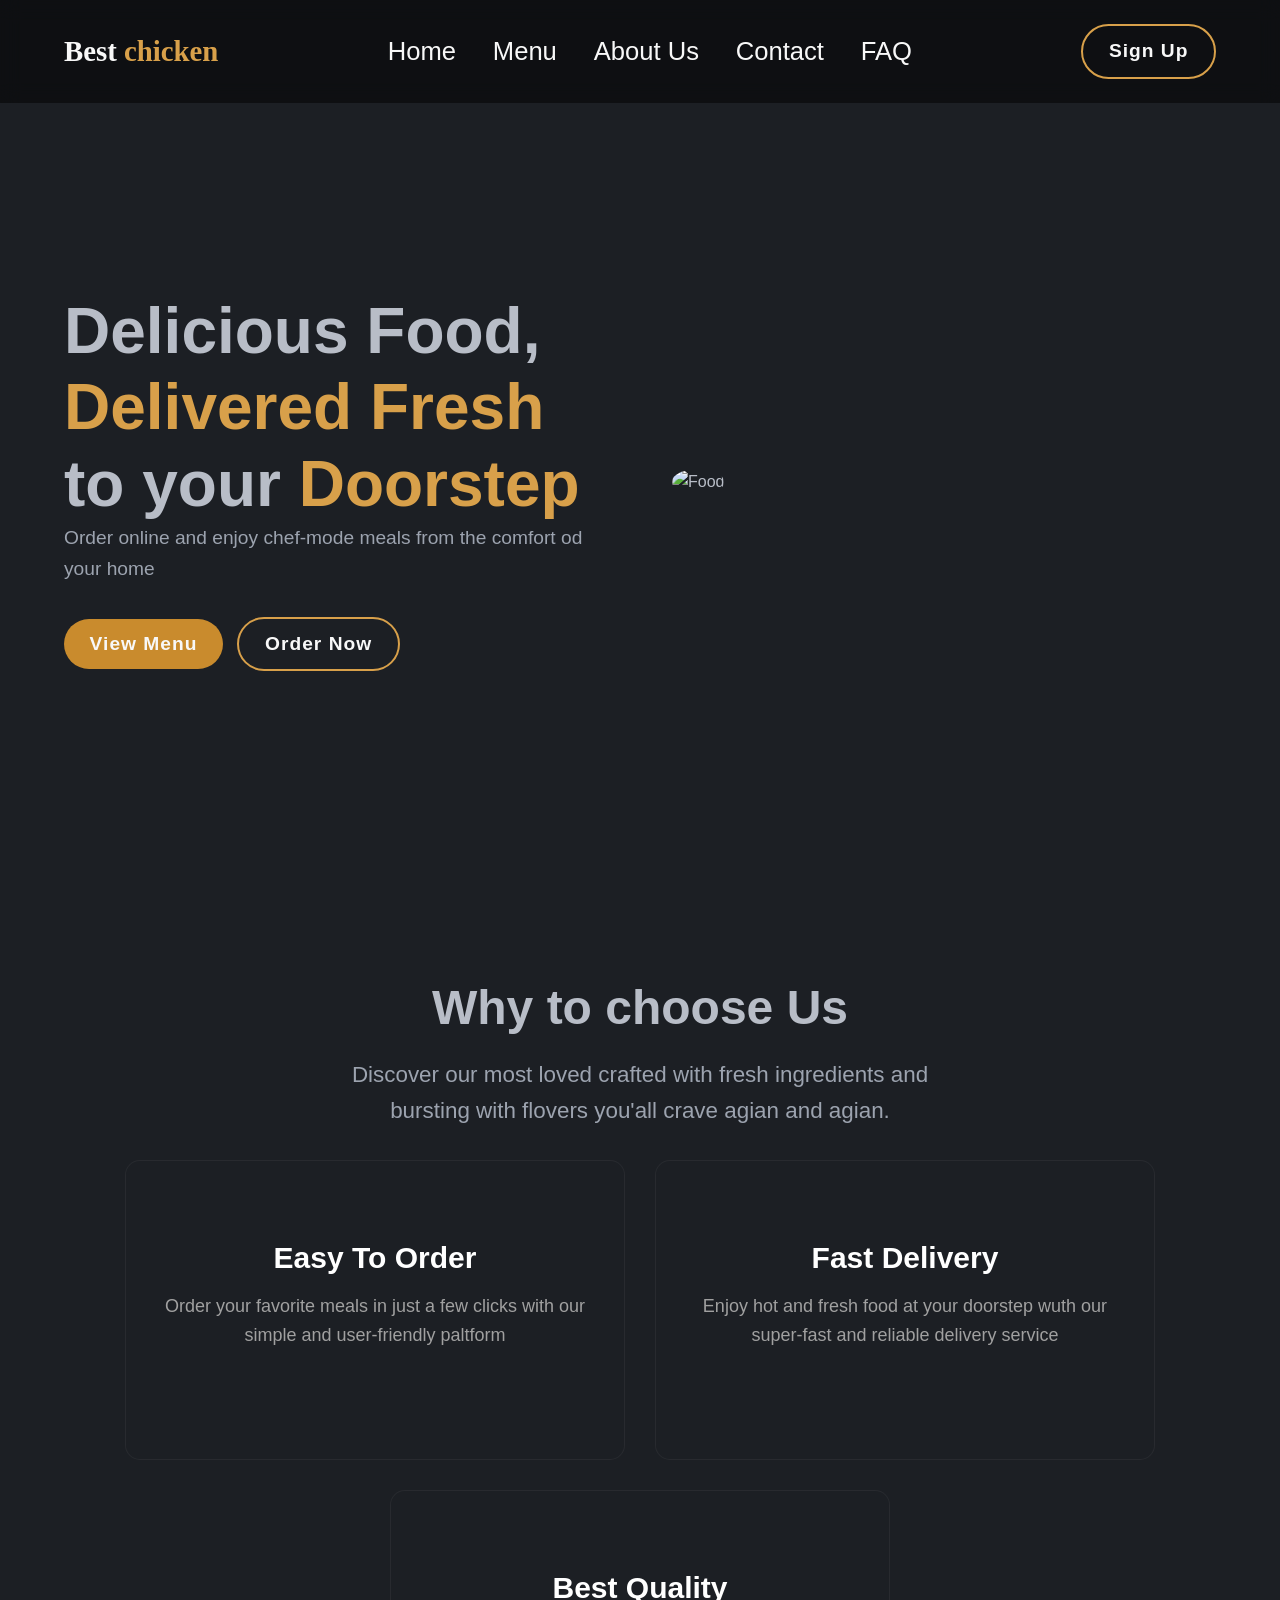
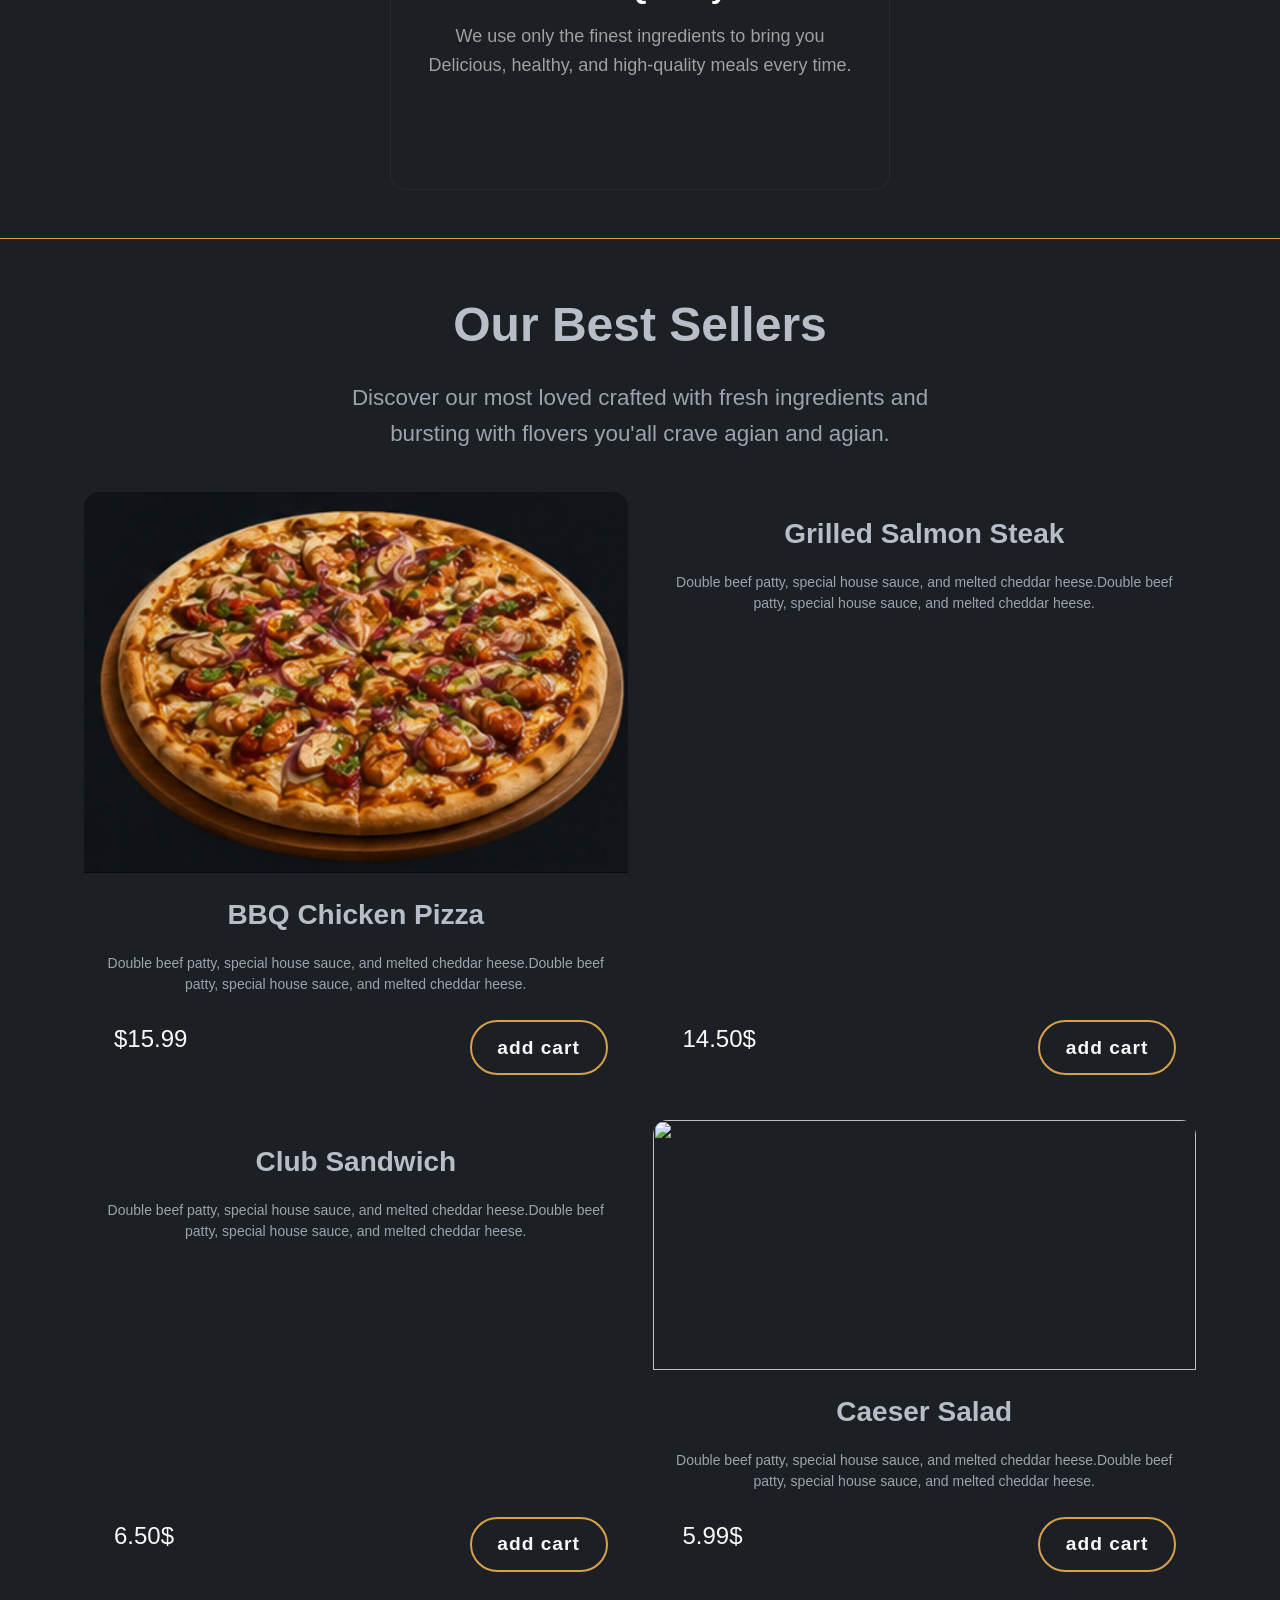
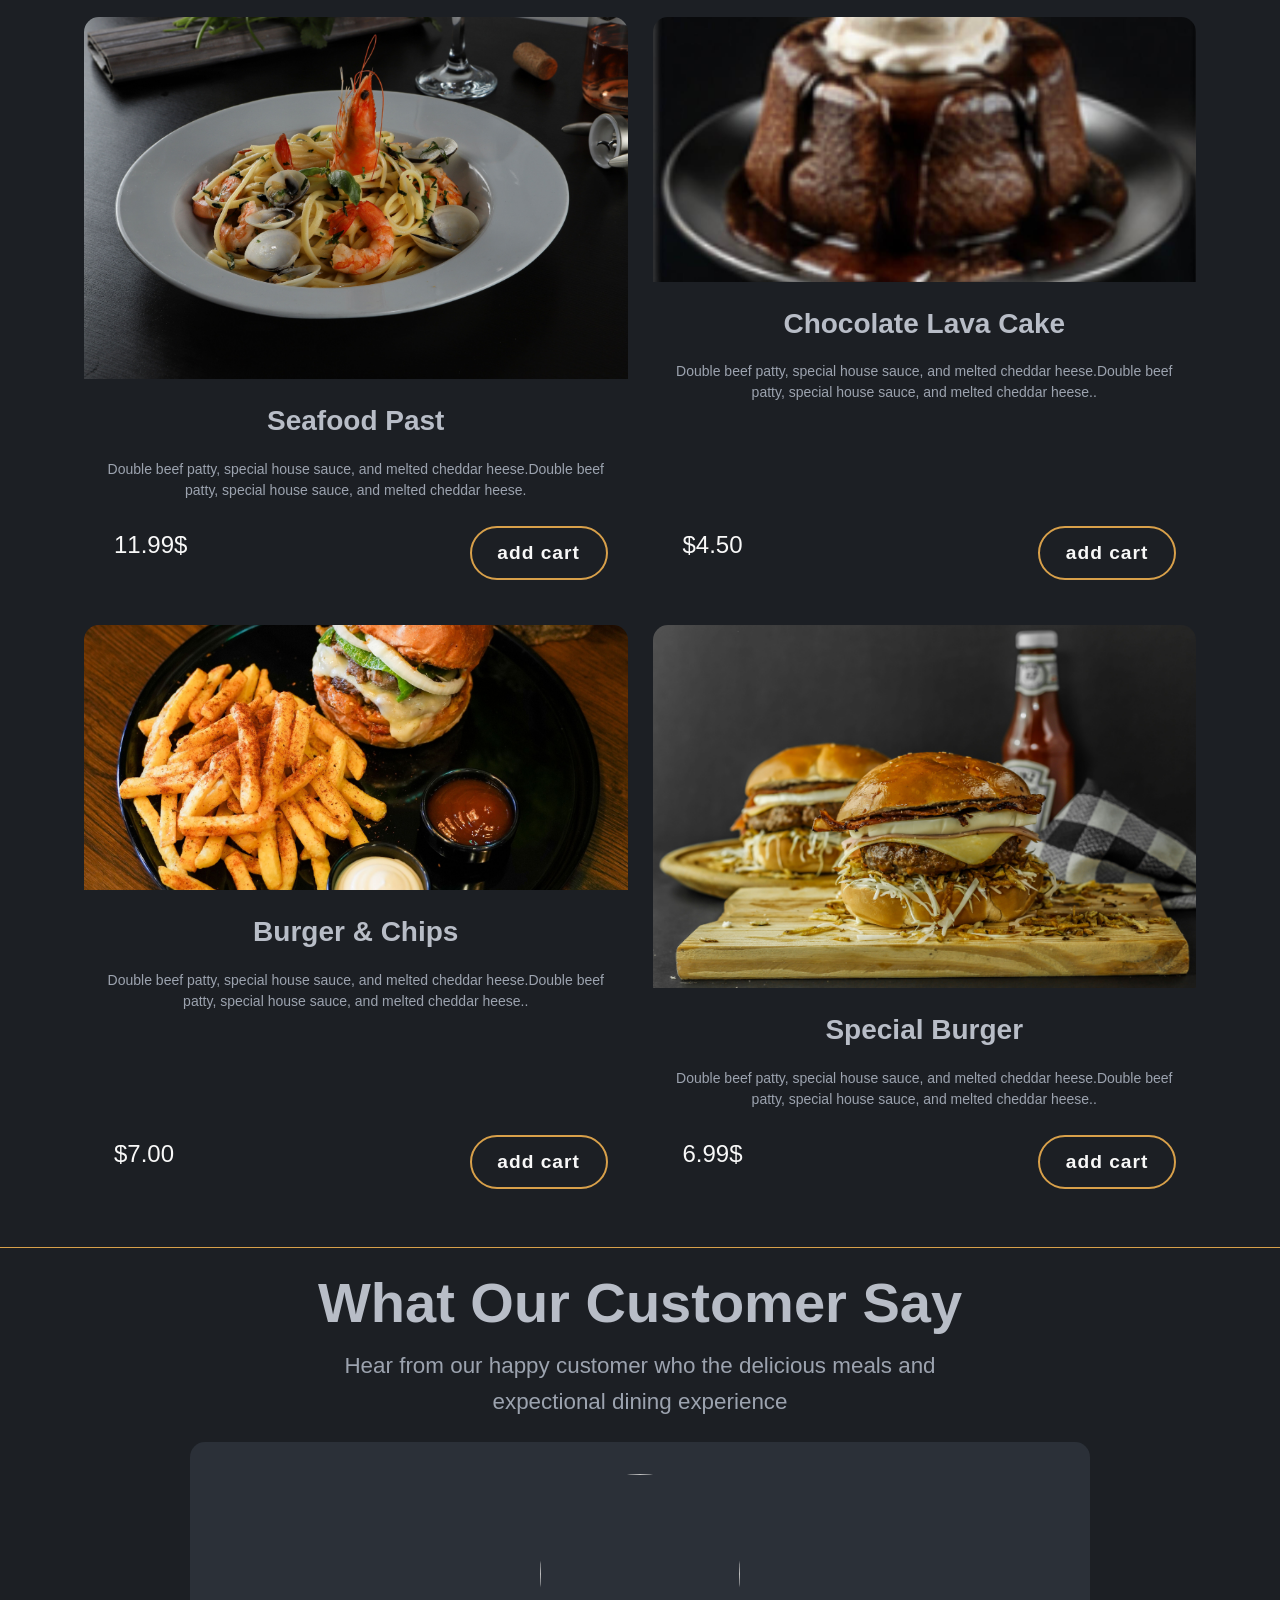
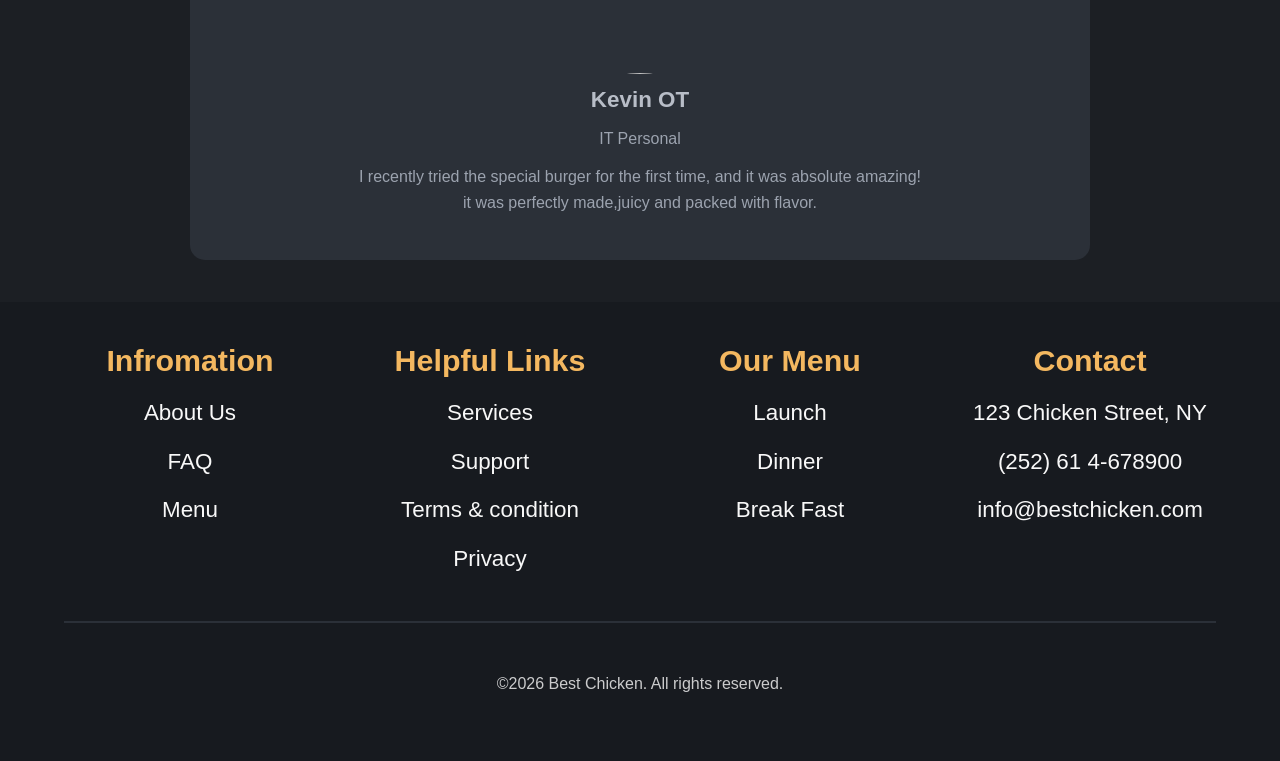
==== index.html @ 9bc11849 "first comit" ====
<!DOCTYPE html>
<html lang="en">

<head>
    <!-- Google Font -->


    <!-- Icons -->
    <script src="https://kit.fontawesome.com/03c40ea3f5.js" crossorigin="anonymous"></script>
    <link rel="stylesheet" href="style.css">

    <link rel="icon" type="image/png" href="images/favphoto_2026-07-03_13-33-08.jpg">
    <meta charset="UTF-8">
    <meta name="viewport" content="width=device-width, initial-scale=1.0">
    <title>Best Kitchen</title>
</head>

<body>
    <header>
        <div class="logo">Best <span>chicken</span></div>
        <nav class="navbar">
            <a href="index.html">Home</a>
            <a href="Menu.html">Menu</a>
            <a href="about.html">About Us</a>
            <a href="contact.html">Contact</a>
            <a href="faq.html">FAQ</a>
        </nav>
        <div>
            <button class="first-btn"><a href="sign-up.html">Sign Up</a></button>
        </div>
        </div>
    </header>
    <section class="hero">
        <div class="hero-content">
            <h1>Delicious Food, <span>Delivered Fresh </span> to your <span>Doorstep</span></h1>
            <p>Order online and enjoy chef-mode meals from the comfort od your home </p>
            <button class="sec-btn"><a href="Menu.html">View Menu</a></button>
            <button class="third-btn"><a href="#">Order Now</a></button>

        </div>
        <div>
            <img src="https://images.unsplash.com/photo-1546069901-ba9599a7e63c?w=700" alt="Food">
        </div>
    </section>
    <section class="About">
        <h2 class="heading " style="font-size: 3rem;"> Why to choose Us</h2>
        <p class="par">Discover our most loved crafted with fresh ingredients and <br> bursting with flovers
            you'all crave agian and
            agian.</p>
        <div class="about-container">
            <div class="about-box">
                <div class="about-info">
                    <i class="fa-solid fa-mobile-screen-button"
                        style="font-size: 3rem; color: var( --primary-color); margin-bottom: 20px; display: inline-block;"></i>
                    <h4>Easy To Order </h4>
                    <p> Order your favorite meals in just a few clicks with our simple and user-friendly paltform
                    </p>
                </div>
            </div>
            <div class="about-box">
                <div class="about-info">
                    <i class="fa-solid fa-motorcycle"
                        style="font-size: 3rem; color: var( --primary-color); margin-bottom: 20px; display: inline-block;"></i>
                    <h4>Fast Delivery </h4>
                    <p>Enjoy hot and fresh food at your doorstep wuth our super-fast and reliable delivery service
                    </p>
                </div>
            </div>
            <div class="about-box">
                <div class="about-info">
                    <i class="fa-solid fa-hand-holding-heart"
                        style="font-size: 3rem; color: var( --primary-color); margin-bottom: 20px; display: inline-block;"></i>
                    <h4>Best Quality</h4>
                    <p> We use only the finest ingredients to bring you Delicious, healthy, and high-quality meals every
                        time.
                    </p>
                </div>
            </div>
        </div>
    </section>
    <section class="Best-sell">
        <h2>Our Best Sellers</h2>
        <p class="paragraph">Discover our most loved crafted with fresh ingredients and <br> bursting with flovers
            you'all crave agian and
            agian.</p>
        <div class="sell-grid">
            <div class="sell-card">
                <img src="images/photo_2026-07-01_15-42-33.jpg" height="" alt="">
                <div class="sell-card-content">
                    <h3>BBQ Chicken Pizza</h3>
                    <p>Double beef patty, special house sauce, and melted cheddar heese.Double beef patty, special house
                        sauce, and melted cheddar heese.</p>
                    <div class="price"><span>$15.99</span>

                        <button class="fourth-btn"><a href="#"></a>add cart</a></button>
                    </div>
                </div>
            </div>
            <div class="sell-card">
                <img src="https://media.istockphoto.com/id/1879865657/photo/grilled-salmon-fillet-with-vegetables-broccoli-cherry-iceberg-lettuce-spices-and-herbs.jpg?b=1&s=612x612&w=0&k=20&c=LWIYLrQLDZ7ShV94-2soZW2XKiZQYfLA2cWQzzQ7_-4="
                    alt="">
                <div class="sell-card-content">
                    <h3>Grilled Salmon Steak</h3>
                    <p> Double beef patty, special house sauce, and melted cheddar heese.Double beef patty, special
                        house sauce, and melted cheddar heese.
                    </p>
                    <div class="price"> <span>14.50$</span>
                        <button class="fourth-btn"><a href="#"></a>add cart</a></button>
                    </div>
                </div>
            </div>
            <div class="sell-card">
                <img src="images/club.jpg" alt="">
                <div class="sell-card-content">
                    <h3>Club Sandwich</h3>
                    <p>Double beef patty, special house sauce, and melted cheddar heese.Double beef patty, special house
                        sauce, and melted cheddar heese.</p>
                    <div class="price"> <span>6.50$</span>
                        <button class="fourth-btn"><a href="#"></a>add cart</a></button>
                    </div>
                </div>
            </div>
            <div class="sell-card">
                <img src="images/ceaser.jpg" height="250px">
                <div class="sell-card-content">
                    <h3>Caeser Salad </h3>
                    <p>Double beef patty, special house sauce, and melted cheddar heese.Double beef patty, special house
                        sauce, and melted cheddar heese.</p>
                    <div class="price"> <span>5.99$</span>
                        <button class="fourth-btn"><a href="#"></a>add cart</a></button>
                    </div>
                </div>
            </div>
            <div class="sell-card">
                <img src="images/seafood.jpg" alt="">
                <div class="sell-card-content">
                    <h3>Seafood Past</h3>
                    <p>Double beef patty, special house sauce, and melted cheddar heese.Double beef patty, special house
                        sauce, and melted cheddar heese.</p>
                    <div class="price"> <span>11.99$</span>
                        <button class="fourth-btn">add cart</button>
                    </div>
                </div>
            </div>
            <div class="sell-card">
                <img src="images/1photo_2026-07-02_14-15-15.jpg" height="265px" alt="">
                <div class="sell-card-content">
                    <h3>Chocolate Lava Cake</h3>
                    <p>Double beef patty, special house sauce, and melted cheddar heese.Double beef patty, special house
                        sauce, and melted cheddar heese..</p>
                    <div class="price"> <span>$4.50</span>
                        <button class="fourth-btn">add cart</button>
                    </div>
                </div>
            </div>
            <div class="sell-card">
                <img src="images/pexels-buselliyy-33253817.jpg" height="265px" alt="">
                <div class="sell-card-content">
                    <h3>Burger & Chips</h3>
                    <p>Double beef patty, special house sauce, and melted cheddar heese.Double beef patty, special house
                        sauce, and melted cheddar heese..</p>
                    <div class="price"> <span>$7.00</span>
                        <button class="fourth-btn">add cart</button>
                    </div>
                </div>
            </div>
            <div class="sell-card">
                <img src="images/burger.jpg" alt="">
                <div class="sell-card-content">
                    <h3>Special Burger</h3>
                    <p>Double beef patty, special house sauce, and melted cheddar heese.Double beef patty, special house
                        sauce, and melted cheddar heese..</p>
                    <div class="price"> <span>6.99$</span>
                        <button class="fourth-btn"><a href="#"></a>add cart</a></button>
                    </div>
                </div>
            </div>
        </div>
    </section>
    <section class="customer">
        <h2>What Our Customer Say </h2>
        <p>Hear from our happy customer who the delicious meals and <br>expectional dining experience</p>
        <div class="customer-grid">
            <div class="customer-card">
                <img src="https://encrypted-tbn0.gstatic.com/images?q=tbn:ANd9GcSSmmOPwDFOCtQxEVxVZroDzyju5Apeuo0-w-xIYemnkg&s=10"
                    height="200px">
                <h3>Kevin OT</h3>
                <p>IT Personal</p>
                <div class="rating">
                    <i class="fa-solid fa-star"></i>
                    <i class="fa-solid fa-star"></i>
                    <i class="fa-solid fa-star"></i>
                    <i class="fa-solid fa-star"></i>
                    <i class="fa-solid fa-star"></i>
                </div>
                <p>I recently tried the special burger for the first time, and it was absolute amazing! <br>it was
                    perfectly
                    made,juicy and packed with flavor. </p>
            </div>
        </div>
    </section>
    <section class="exclusive ">
        <div class="exclusive-contianer">


        </div>

    </section>
    <footer>
        <div class="footer-content">
            <div class="footer-col">
                <h3>Infromation</h3>
                <ul>
                    <li><a href="#">About Us</a></li>
                    <li><a href="#">FAQ</a></li>
                    <li><a href="#">Menu</a></li>
                </ul>
            </div>
            <div class="footer-col">
                <h3>Helpful Links</h3>
                <ul>
                    <li><a href="#">Services</a></li>
                    <li><a href="#">Support</a></li>
                    <li><a href="#">Terms & condition</a></li>
                    <li><a href="#">Privacy</a></li>
                </ul>
            </div>
            <div class="footer-col">
                <h3>Our Menu</h3>
                <ul>
                    <li><a href="#">Launch</a></li>
                    <li><a href="#">Dinner</a></li>
                    <li><a href="#">Break Fast</a></li>
                </ul>
            </div>
            <div class="footer-col">
                <h3>Contact</h3>
                <p>123 Chicken Street, NY</p>
                <p>(252) 61 4-678900</p>
                <p>info@bestchicken.com</p>
            </div>
        </div>
        <div class="social-lins">
            <a href="#"><i class="fa-brands fa-x-twitter"></i></a>
            <a href="#"><i class="fa-brands fa-whatsapp"></i></a>
            <a href="#"><i class="fa-brands fa-instagram"></i></a>
        </div>
        <div class="copy-right">
            &copy;2026 Best Chicken. All rights reserved.
        </div>
    </footer>
</body>

</html>
---- style.css ----
:root {
    /* background-color */
    --bg-color: #1c1f24;
    --section-color: #24282F;
    --card-color: #2B3038;
    --footer-color: #171A1F;
    /* primiry-color */
    --primary-color: #D8A04A;
    --primary-hover: #C98B2D;
    --secondary-color: #F4B860;
    /* text colors */
    --white-color: #ffffff;
    --heading-color: #F8F8F8;
    --text-color: #B8BDC7;
    --paragraph-color: #9CA3AF;
    /* rating */
    --star-color: #FFC107;
    /* buttons */
    --button-color: #D8A04A;
    --button-hover: #B97a20;
}

* {
    margin: 0;
    padding: 0;
    box-sizing: border-box;
}

body {
    background-color: var(--bg-color);
    color: var(--text-color);
    line-height: 1.6;
    overflow-x: hidden;
    font-family: 'montserrat', sans-serif;
}



/*  header */
header {
    position: fixed;
    top: 0;
    width: 100%;
    padding: 1.5rem 5%;
    background: rgba(0, 0, 0, 0.5);
    backdrop-filter: blur(10px);
    display: flex;
    justify-content: space-between;
    align-items: center;
    z-index: 1000;

}

.logo {
    font-family: 'playfair display', serif;
    font-size: 1.8rem;
    font-weight: 800;
    color: var(--heading-color);

}

.logo span {
    color: var(--primary-color);
}

.navbar {
    display: flex;
    gap: 2.3rem;
}

.navbar a {
    position: relative;
    font-size: 1.6rem;
    text-decoration: none;
    color: var(--heading-color);
    font-weight: 500;
    line-height: 1.6;
    transition: color 0.3s;
}

.navbar a:hover {
    color: var(--primary-hover);
}

.navbar a::after {
    content: "";
    position: absolute;
    bottom: 0;
    left: 0;
    width: 0;
    height: 2px;
    background: var(--button-hover);
    transition: width 0.3 ease;
}

.navbar a:hover::after {
    width: 100%;
}



/* hero section */
.hero {
    min-height: 100vh;
    padding: 8rem 5% 4rem;
    display: grid;
    grid-template-columns: 1fr 1fr;
    align-items: center;
    gap: 4rem;
}

.hero-content {
    max-width: 600px;
}

.hero h1 {
    font-size: 4rem;

    line-height: 1.2;
}

h1 span {
    color: var(--primary-color);
}

.hero p {
    font-size: 1.2rem;
    margin-bottom: 2rem;
    color: var(--paragraph-color);
}

.hero img {
    width: 100%;
    object-fit: cover;
    border-radius: 50%;
}

/* buttons */
button {
    font-size: 1.2rem;
    display: inline-block;
    font-weight: 600;
    letter-spacing: 1px;
    background-color: var(--primary-hover);
    color: var(--heading-color);
    padding: 0.9rem 1.6rem;
    border-radius: 38px;
    border: none;
    cursor: pointer;
    transition: all 0.3s ease;
}

.third-btn {
    margin-left: 10px;
    font-weight: 600;
    letter-spacing: 1px;
    background-color: var(--primary-hover);
    color: var(--heading-color);
    border-radius: 38px;
    border: none;
    cursor: pointer;
    transition: transform 0.3;
    background: transparent;
    border: 2px solid var(--primary-color);


}

.third-btn:hover {
    background-color: var(--button-hover);
    transform: translateY(-2px);
    background-color: var(--button-hover);

}

.first-btn {
    font-weight: 600;
    letter-spacing: 1px;
    background-color: var(--primary-hover);
    color: var(--heading-color);
    border-radius: 38px;
    border: none;
    cursor: pointer;
    transition: transform 0.3;
    background: transparent;
    border: 2px solid var(--primary-color);
}

.first-btn:hover {
    transform: translateY(-2px);
    background-color: var(--button-hover);
}

.sec-btn {
    font-weight: 600;
    letter-spacing: 1px;
    background-color: var(--primary-hover);
    color: var(--heading-color);
    border-radius: 38px;
    border: none;
    cursor: pointer;
    transition: transform 0.3;

}

.sec-btn:hover {
    transform: translateY(-2px);
    background-color: var(--button-hover);
}

.fourth-btn {
    font-weight: 600;
    letter-spacing: 1px;
    background-color: var(--primary-hover);
    color: var(--heading-color);
    border-radius: 38px;
    border: none;
    cursor: pointer;
    transition: transform 0.3;
    background: transparent;
    border: 2px solid var(--primary-color);

}

.fourth-btn:hover {
    background-color: var(--button-hover);
}

button a {
    text-decoration: none;
    color: var(--heading-color);
}

.heading {
    margin-top: -2rem;
    text-align: center;
    margin-top: 60px;
    padding: 10px 20px;

}

.heading h2 {
    color: #fff;
    margin-bottom: 40px;
    font-size: 32px;
}


/* Weelka isku haysa 3-da sanduuq si ay isugu garab istaagaan */
.about-container {
    display: flex;
    justify-content: center;
    gap: 30px;
    max-width: 1900px;
    margin: 0 auto;
    flex-wrap: wrap;
    margin-bottom: 3rem;



}

.about-box {
    background: var(--bg-color);
    border: 1px solid rgba(255, 255, 255, 0.05);
    padding: 30px 30px;
    border-radius: 15px;
    width: 500px;
    height: 300px;
    text-align: center;
    transition: transform 0.3s ease;
}


.about-box:hover {
    transform: translateY(-5px);
    background: rgba(255, 255, 255, 0.06);
}

.about-box h4 {
    color: #fff;
    font-size: 30px;
    margin-top: 15px;
    margin-bottom: 10px;
}

.par {
    text-align: center;
    margin-bottom: 2rem;
    color: var(--paragraph-color);
}

.about-box p {
    color: #a0a0a0;
    font-size: 18px;
    line-height: 1.6;
}

/* scorll */
::-webkit-scrollbar {
    width: 10px;
}

::-webkit-scrollbar-thumb {
    background-color: var(--primary-color);
}

::-webkit-scrollbar-track {
    background-color: var(--bg-color);
}

/* sell section & menu*/
.Best-sell {
    border-top: 1px solid var(--primary-color);

    padding: 3rem 5%;
    background-color: var(--bg-color);
}

.Best-sell h2 {
    text-align: center;
    font-size: 3rem;
    margin-bottom: 1rem;
    font-weight: 600;
}

.paragraph {
    text-align: center;
    margin-bottom: 2rem;
    color: var(--paragraph-color);

}

.sell-grid {
    display: grid;
    grid-template-columns: repeat(auto-fit, minmax(370px, 1fr));
    gap: 25px;
    max-width: 1900px;
    margin: 40px auto;
    padding: 0 20px;



}

.sell-card {
    background: var(--cad-color);
    border-radius: 15px;
    overflow: hidden;
    transition: transform 0.3s ease;
    display: grid;
    grid-template-rows: auto 1fr;
}

.sell-card:hover {
    transform: translateY(-5px);
    background: rgba(255, 255, 255, 0.06);
}

.sell-card img {
    width: 100%;

    object-fit: cover;
}

.sell-card-content {
    padding: 20px;
    display: grid;
    grid-template-rows: auto 1fr auto;
    gap: 15px;



}

.sell-card h3 {
    font-size: 28px;
    margin: 0;
    text-align: center;
    font-weight: 600;

}

.sell-card-content p {
    font-size: 14px;
    color: var(--paragraph-color);
    margin: 0;
    text-align: center;
    line-height: 1.5;
}



.price {
    display: flex;
    justify-content: space-between;
    margin-top: 10px;
}

.price span {
    font-size: 1.5rem;
    color: var(--heading-color);
    padding-left: 10px;
}

/* menu */
.menu {
    padding: 6rem 5%;
    background-color: var(--bg-color);
    margin-bottom: -100px;
}

.menu-grid {
    display: grid;
    grid-template-columns: repeat(auto-fit, minmax(370px, 1fr));
    gap: 25px;
    max-width: 1900px;
    margin: 40px auto;
    padding: 0 20px;
    justify-content: center;
}

.menu h2 {
    position: relative;
    text-align: center;
    font-size: 3.4rem;
    margin-bottom: 1rem;
    font-weight: 600;
}

.menu h2::after {
    content: "";
    position: absolute;
    bottom: -6px;
    width: 100px;
    left: 47%;
    height: 3px;
    background: var(--heading-color);
}

/* sign up section */
.input-section {
    padding: 7rem 5%;
    background-color: var(--bg-color);
    width: 900px;
    margin: 0 auto;
}

.input-content {
    display: flex;
    flex-direction: column;
    align-items: center;
    border: 2px solid var(--primary-color);
    border-radius: 15px;


}

.input-content input {
    padding: 20px;
    width: 600px;
    margin-bottom: 1rem;

    border-radius: 15px;
    font-size: 1.4rem;
    outline: none;
    height: 60px;
    padding-left: 15px;
    background-color: #1e1e1e;
    border: 1px solid #333;

    transition: all 0.3s ease;
    color: var(--heading-color);

}

.input-content input:focus {
    border-color: var(--primary-color);

}

.input-content label {
    margin-top: 10px;
    font-size: 1.5rem;
    margin-bottom: 10px;
    font-weight: 600;
}

.input-section h2 {
    text-align: center;
    margin-bottom: 10px;
    font-size: 3rem;
    font-weight: 900;
}

.submit-btn {
    margin: 10px auto 20px auto;
    background: transparent;
    border: 3px solid var(--primary-color);
}

.submit-btn:hover {
    background: var(--primary-hover);
}

/* cutomer section */
.customer {
    border-top: 1px solid var(--primary-color);
    margin-top: -50px;
    padding: 10px;
    background-color: var(--bg-color);
    margin-bottom: 2rem;
}

.customer h2 {
    font-size: 3.5rem;
    text-align: center;
}

.customer p {
    color: var(--paragraph-color);
    text-align: center;
}

.customer-grid {
    display: grid;
    grid-template-columns: repeat(auto-fit, minmax(200px, 1fr));
    gap: 2rem;
}

.customer-card {
    width: 900px;
    margin: 0 auto;
    margin-top: 10px;
    background-color: var(--card-color);
    padding: 2rem;
    border-radius: 15px;
    text-align: center;
}

.customer-card img {
    border-radius: 50%;
    width: 200px;
}

.customer-card h3 {
    font-size: 1.4rem;
    font-weight: 600;
    margin-bottom: 0.5rem;
}

.customer-card p {
    font-size: 1rem;
}

.rating {
    color: goldenrod;
    margin: 6px auto;
}

/* footer  */
footer {
    background: var(--footer-color);
    padding: 4rem 5%;
    text-align: center;
    color: var(--heading-color);
    margin-top: 10px;
}

.footer-content {
    display: grid;
    grid-template-columns: repeat(auto-fit, minmax(250px, 1fr));
    gap: 3rem;
    border-bottom: 2px solid var(--card-color);
    padding-bottom: 2rem;

}

.footer-col h3 {
    font-size: 1.9rem;
    margin-bottom: 10px;
    margin-top: -30px;
    color: var(--secondary-color)
}

.footer-col ul {
    list-style: none;
}

.footer-col li,
p {
    margin-bottom: 0.8rem;
    font-size: 1.4rem;
}

.footer-col a {
    text-decoration: none;
    color: var(--heading-color);
    transition: color 0.3s;
}

.footer-col a:hover {
    color: var(--primary-hover)
}

/* social */
.social-lins {
    display: flex;
    gap: 1.5rem;
    justify-content: center;
    margin-top: 1rem;

}

.social-lins a {
    color: var(--heading-color);
    font-size: 1.7rem;
    transition: color 0.3s;

}

.social-lins a:hover {
    color: var(--primary-color);

}

.copy-right {
    margin-top: 2rem;
    opacity: 0.8;
}

/* about page */
#about {
    padding: 7rem 4%;
    background-color: var(--bg-color);
}

.contianer h2 {
    text-align: center;
    font-size: 4rem;
    position: relative;
    margin-bottom: 3rem;

}

.contianer h2::after {
    content: "";
    position: absolute;
    bottom: -6px;
    width: 100px;
    left: 47%;
    height: 3px;
    background: var(--primary-color);
}

.contianer h3::after {
    content: "";
    position: absolute;
    bottom: -6px;
    width: 100px;
    left: 47%;
    height: 3px;
    background: var(--primary-color);
}

.about-text h3 {
    position: relative;
    text-align: center;
    margin-bottom: 1.5rem;
    font-weight: 600;
    font-size: 2rem;
}

.about-text p {
    text-align: center;
    color: var(--paragraph-color);
    margin-bottom: 1rem;
}

.about-text ul {
    display: flex;
    flex-direction: column;
    justify-content: center;
    margin: auto 45rem;
    font-size: 1.3rem;
    margin-bottom: 1rem;
    list-style: decimal;
}

/* contact */
#contact {
    padding: 7rem 4%;
    background-color: var(--bg-color);
    max-width: 1900px;
}

.contact-wrapper {
    display: grid;
    grid-template-columns: 1fr 1fr;
    gap: 10px;
}

.section-title {
    text-align: center;
    font-size: 3rem;
    margin-bottom: 2rem;
}

.contact-info{
    margin-left: 4rem;
}
.contact-info h3 {
    color: #ffaa00;
    font-size: 2rem;
}

.contact-info p {
    margin: 10px 0;
}

/* Foomka Contact-ka */
.contact-form form {
    display: flex;
    flex-direction: column;
}

.contact-form input,
.contact-form textarea {
    
    background-color: #1e1e1e;
    border: 1px solid #333;
    color: #fff;
    padding: 12px;
    margin-bottom: 15px;
    border-radius: 5px;
    font-size: 14px;
}

.contact-form input:focus,
.contact-form textarea:focus {
    outline: none;
    border-color: #ffaa00;
}

.btn-submit {
    background-color: transparent;
    color: #ffaa00;
    border: 2px solid #ffaa00;
    padding: 12px;
    font-size: 16px;
    font-weight: 600;
    cursor: pointer;
    border-radius: 25px;
    transition: all 0.3s ease;
}

.btn-submit:hover {
    background-color: #ffaa00;
    color: #121212;
}

/* faq section */
#faq {
    padding: 7rem 4%;
    background-color: var(--bg-color);
}

.faq-wrapper {
    max-width: 900px;
    margin: 0 auto;
}

.faq-item {
    background-color:var(--card-color);
    padding: 30px;
    margin-bottom: 2rem;
    border-radius: 8px;
    border-left: 5px solid #ffaa00;
    border-right: 5px solid #ffaa00;
    transition: all 0.3s ease;
   
}
.faq-item:hover{
    transform: translateY(-5px);
     box-shadow: 0 0 10px var(--primary-color);
}
.faq-question {
    margin: 0 0 10px 0;
    font-size: 1.1rem;
    color: #fff;
}

.faq-answer {
    margin: 0;
    color: #b3b3b3;
}
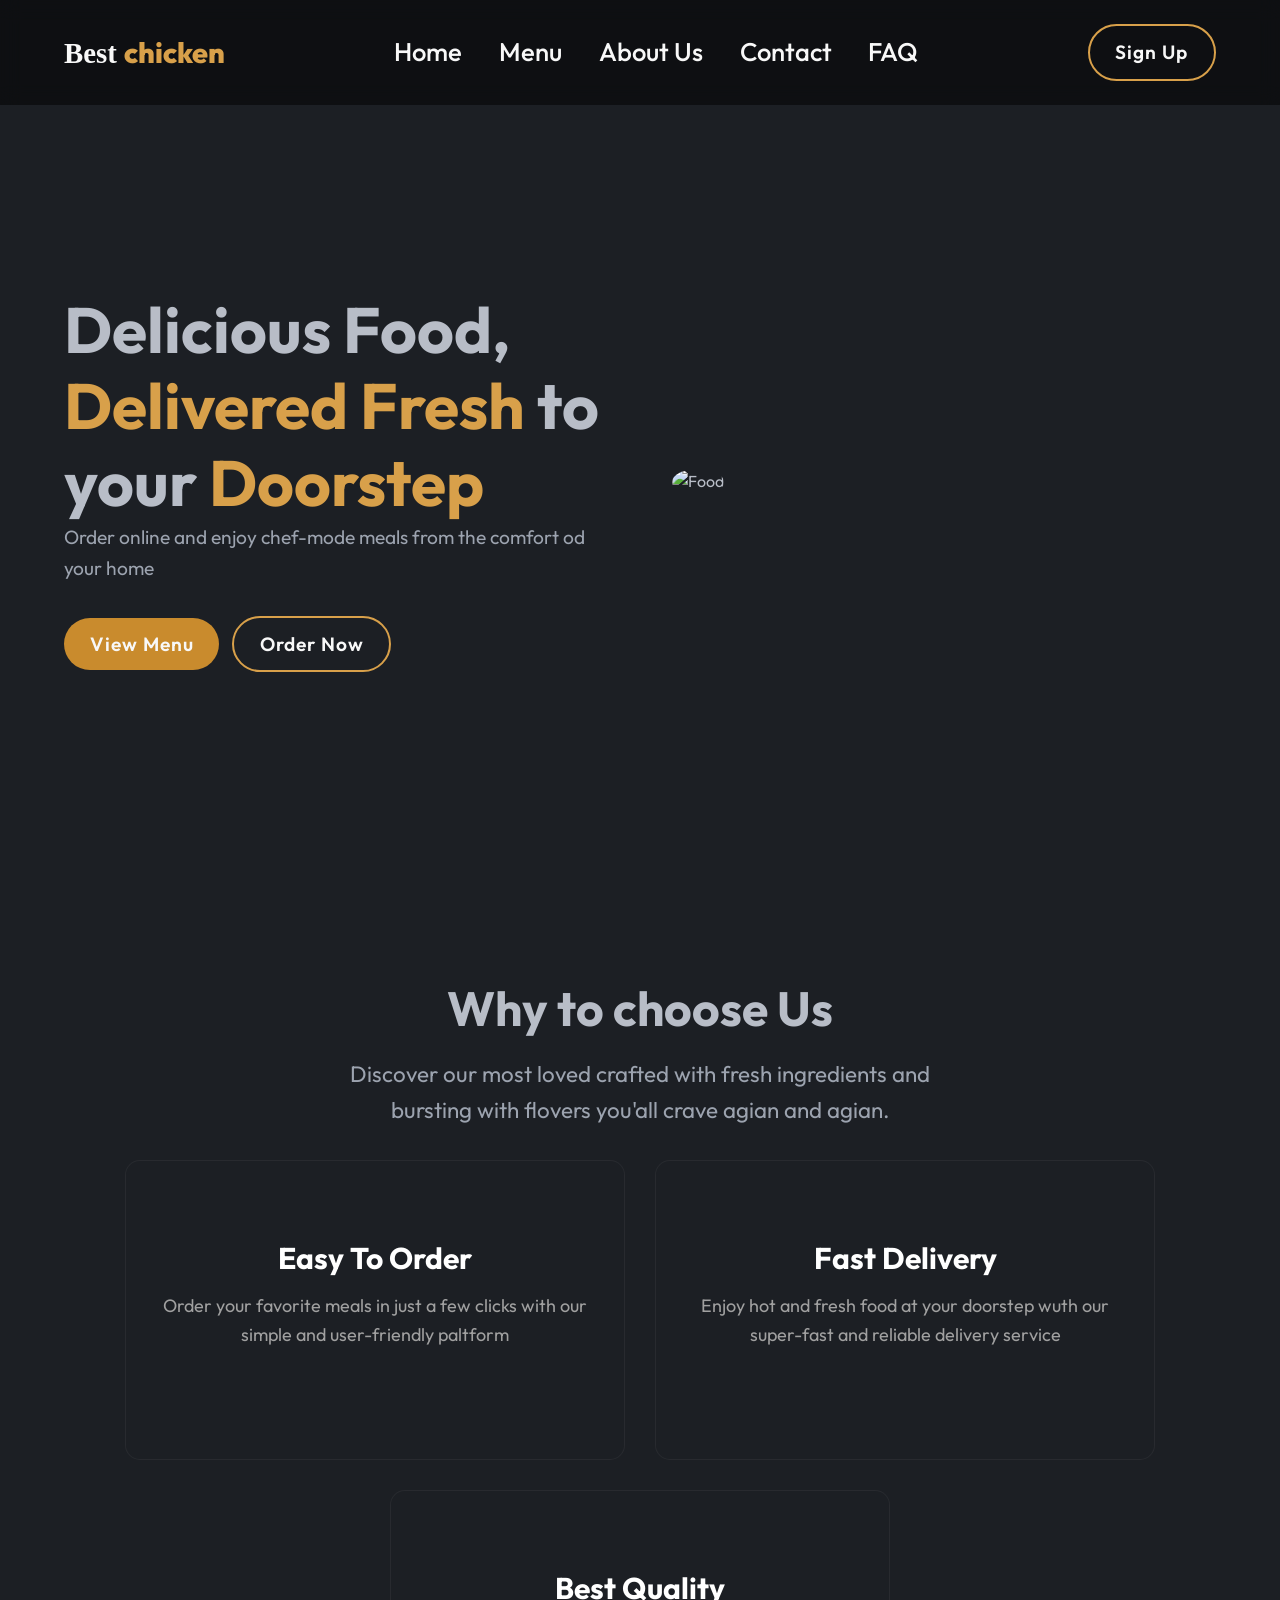
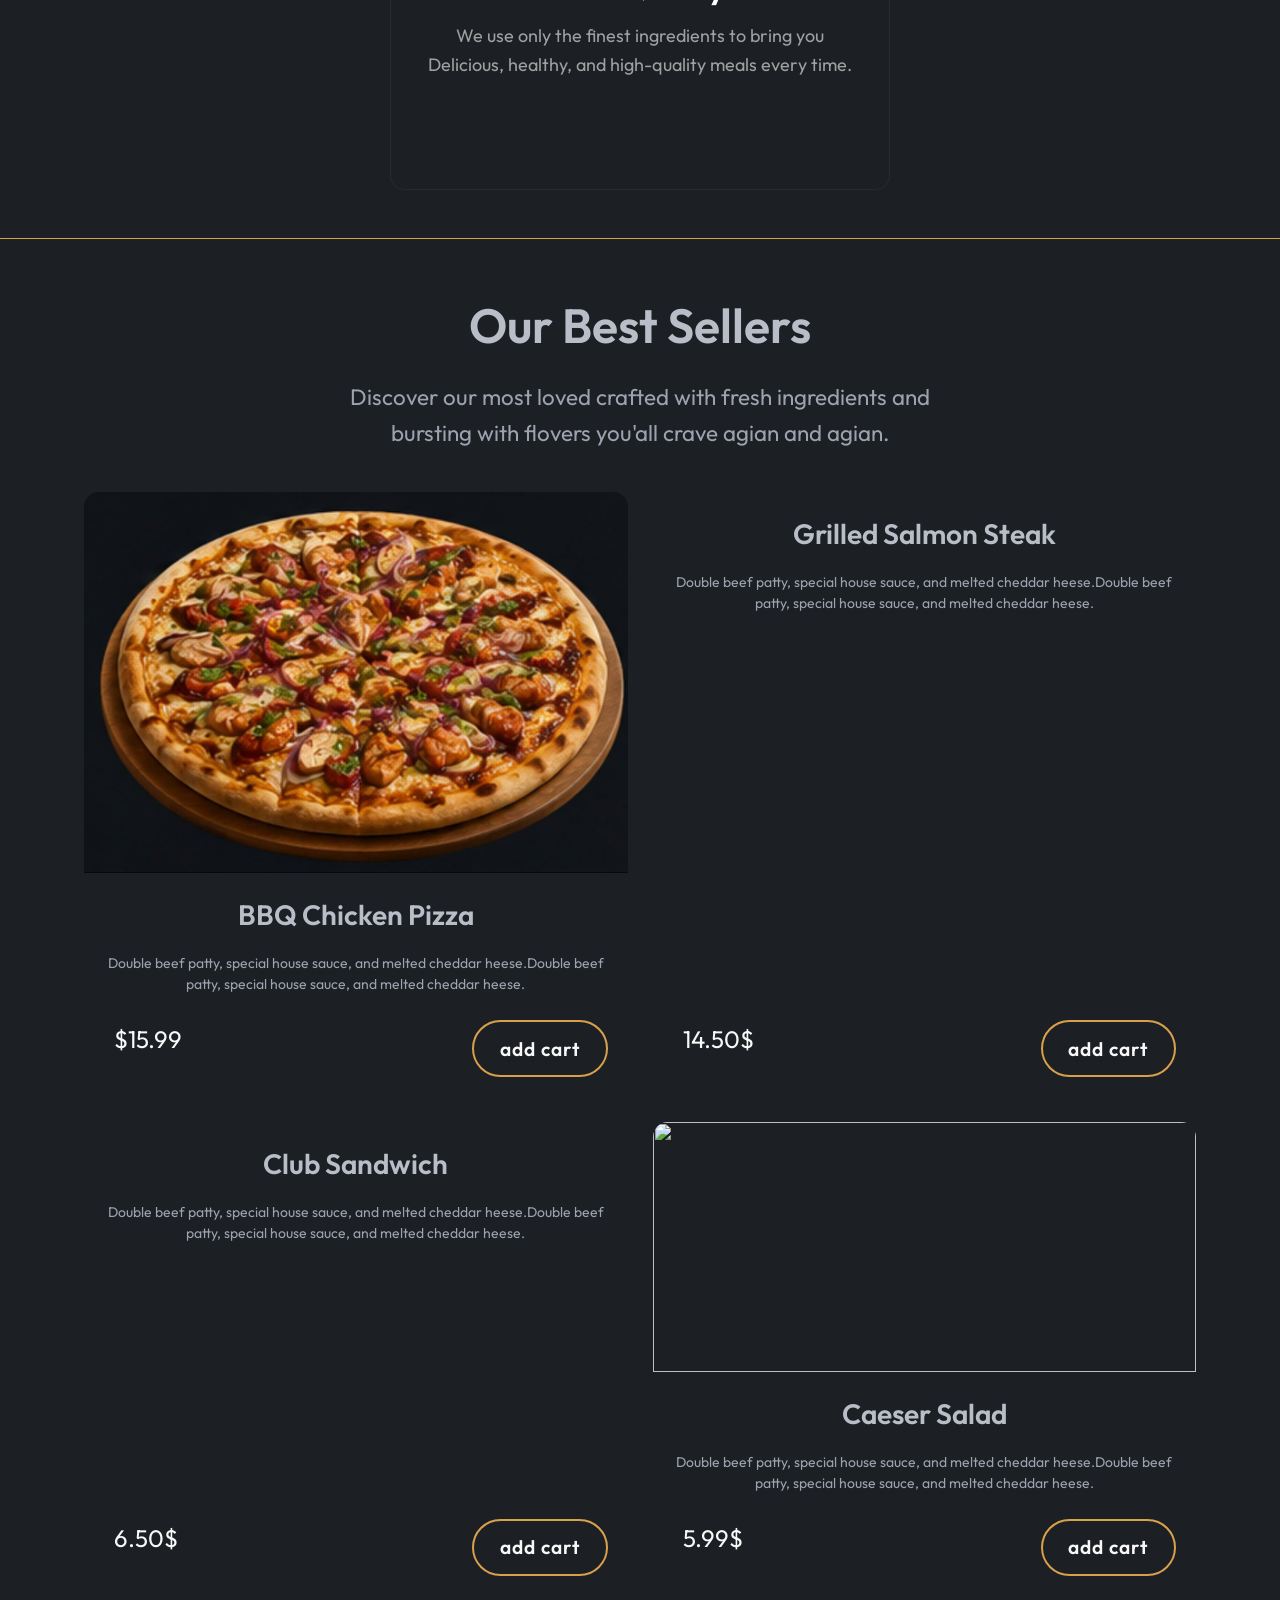
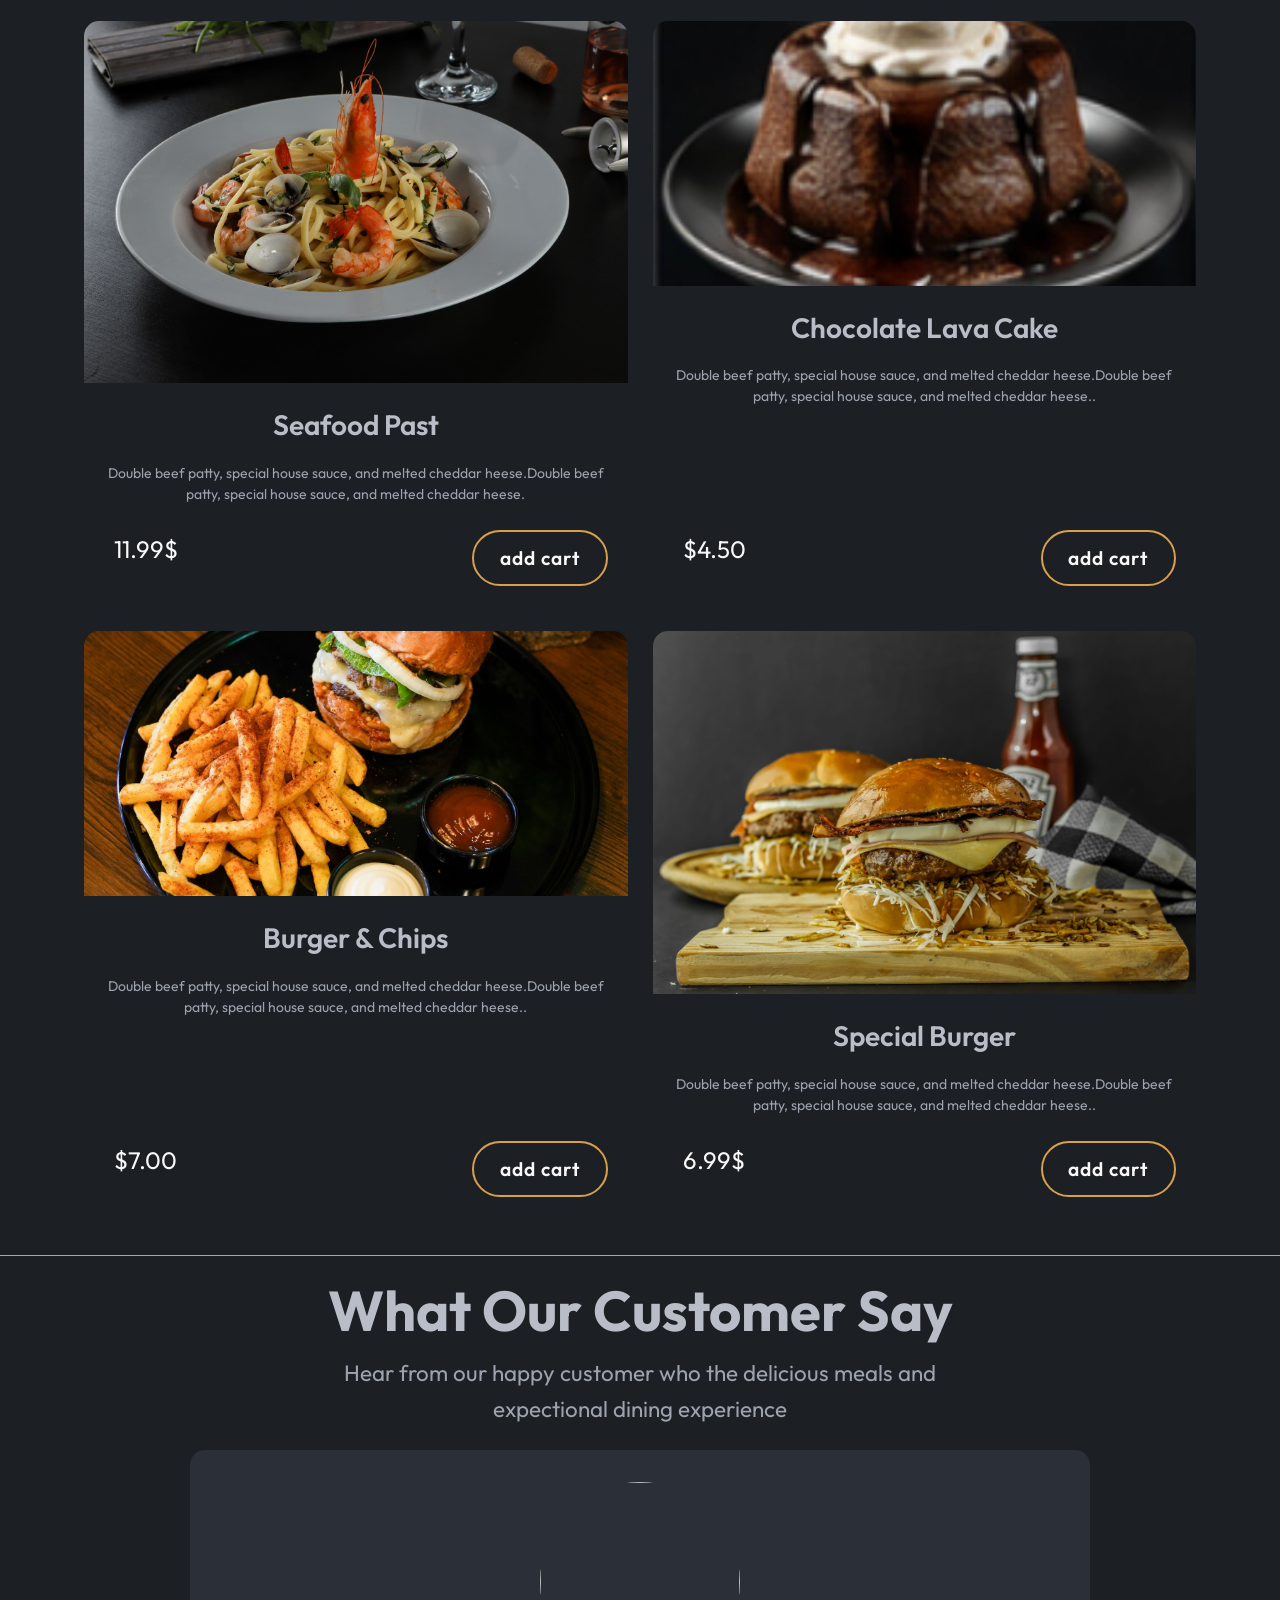
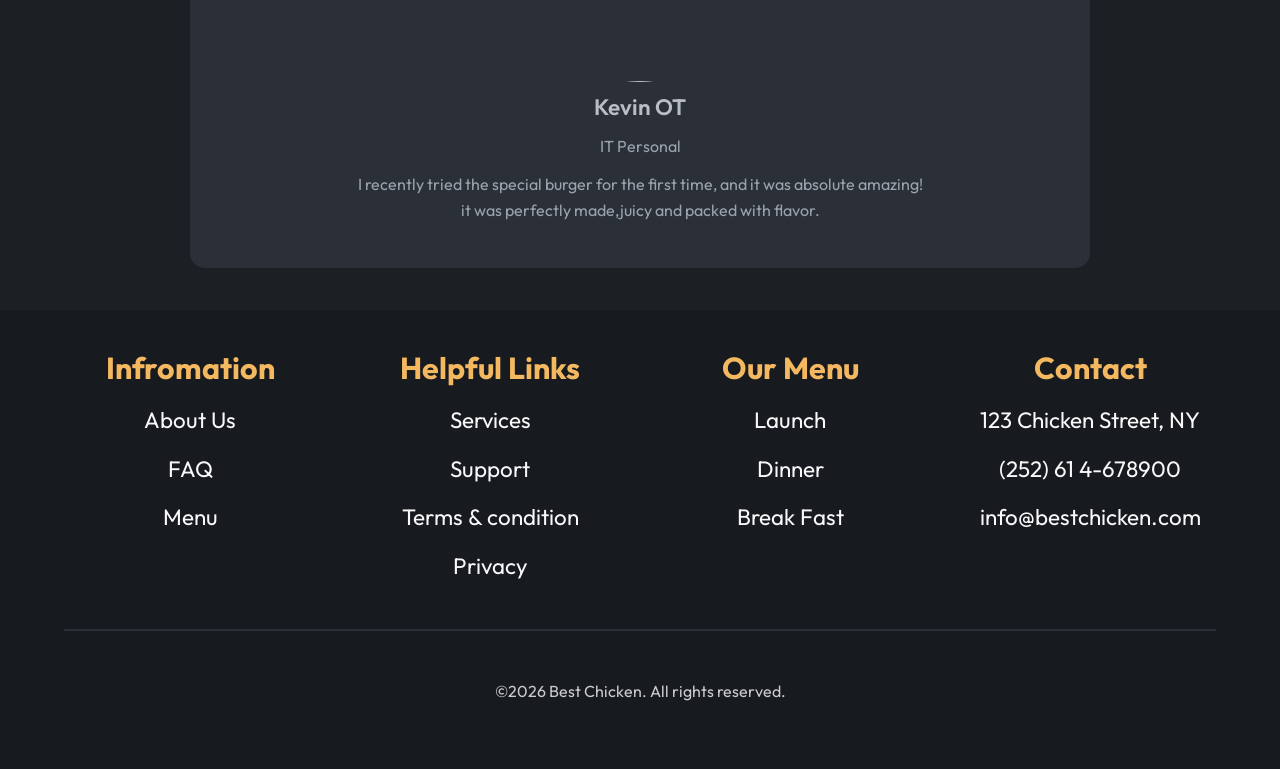
==== commit 708853b3: "change" ====
--- a/index.html
+++ b/index.html
@@ -3,8 +3,10 @@
 
 <head>
     <!-- Google Font -->
-
-
+    <link rel="preconnect" href="https://fonts.googleapis.com">
+    <link rel="preconnect" href="https://fonts.gstatic.com" crossorigin>
+    <link href="https://fonts.googleapis.com/css2?family=Outfit:wght@300;400;500;600;700;800&display=swap"
+        rel="stylesheet">
     <!-- Icons -->
     <script src="https://kit.fontawesome.com/03c40ea3f5.js" crossorigin="anonymous"></script>
     <link rel="stylesheet" href="style.css">
--- a/style.css
+++ b/style.css
@@ -24,6 +24,7 @@
     margin: 0;
     padding: 0;
     box-sizing: border-box;
+    font-family: 'Outfit', sans-serif;
 }
 
 body {
@@ -31,7 +32,7 @@
     color: var(--text-color);
     line-height: 1.6;
     overflow-x: hidden;
-    font-family: 'montserrat', sans-serif;
+
 }
 
 
@@ -706,9 +707,10 @@
     margin-bottom: 2rem;
 }
 
-.contact-info{
+.contact-info {
     margin-left: 4rem;
 }
+
 .contact-info h3 {
     color: #ffaa00;
     font-size: 2rem;
@@ -726,7 +728,7 @@
 
 .contact-form input,
 .contact-form textarea {
-    
+
     background-color: #1e1e1e;
     border: 1px solid #333;
     color: #fff;
@@ -771,19 +773,21 @@
 }
 
 .faq-item {
-    background-color:var(--card-color);
+    background-color: var(--card-color);
     padding: 30px;
     margin-bottom: 2rem;
     border-radius: 8px;
     border-left: 5px solid #ffaa00;
     border-right: 5px solid #ffaa00;
     transition: all 0.3s ease;
-   
-}
-.faq-item:hover{
+
+}
+
+.faq-item:hover {
     transform: translateY(-5px);
-     box-shadow: 0 0 10px var(--primary-color);
-}
+    box-shadow: 0 0 10px var(--primary-color);
+}
+
 .faq-question {
     margin: 0 0 10px 0;
     font-size: 1.1rem;
@@ -793,4 +797,5 @@
 .faq-answer {
     margin: 0;
     color: #b3b3b3;
-}+}
+
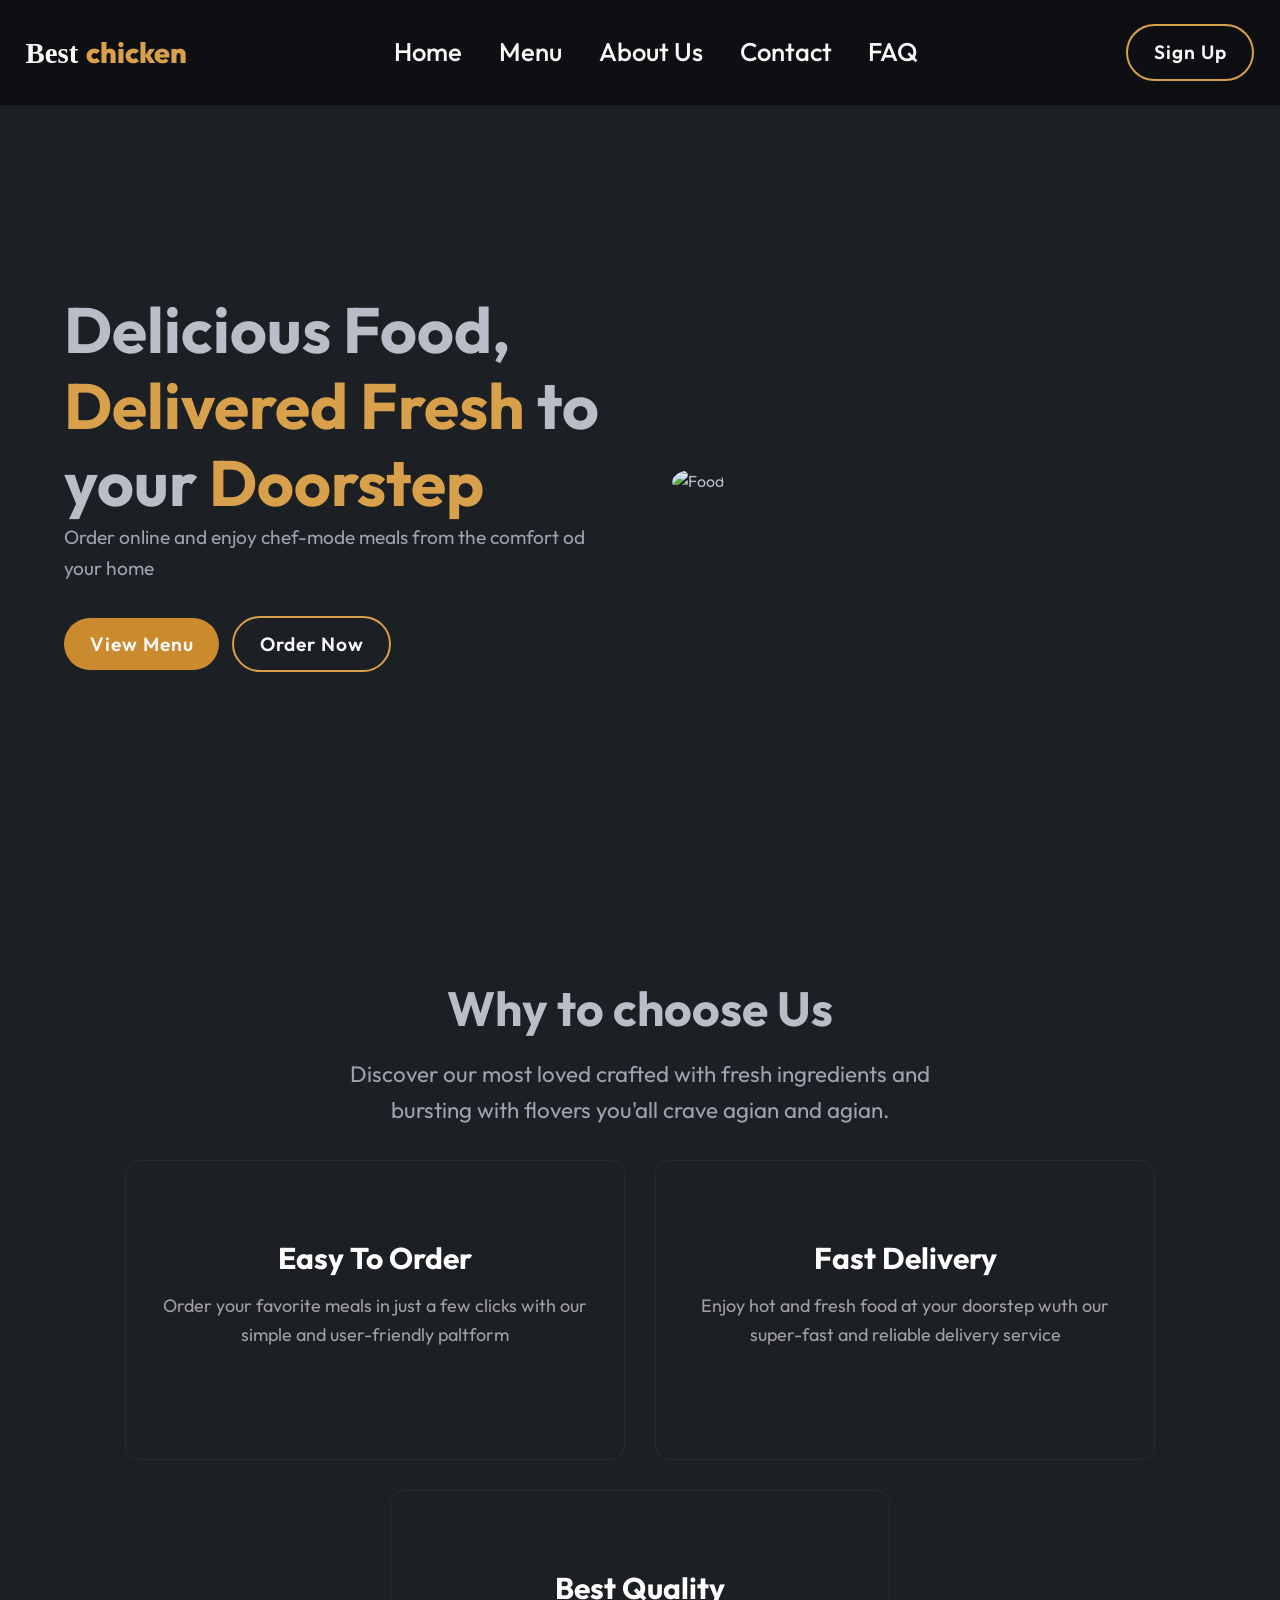
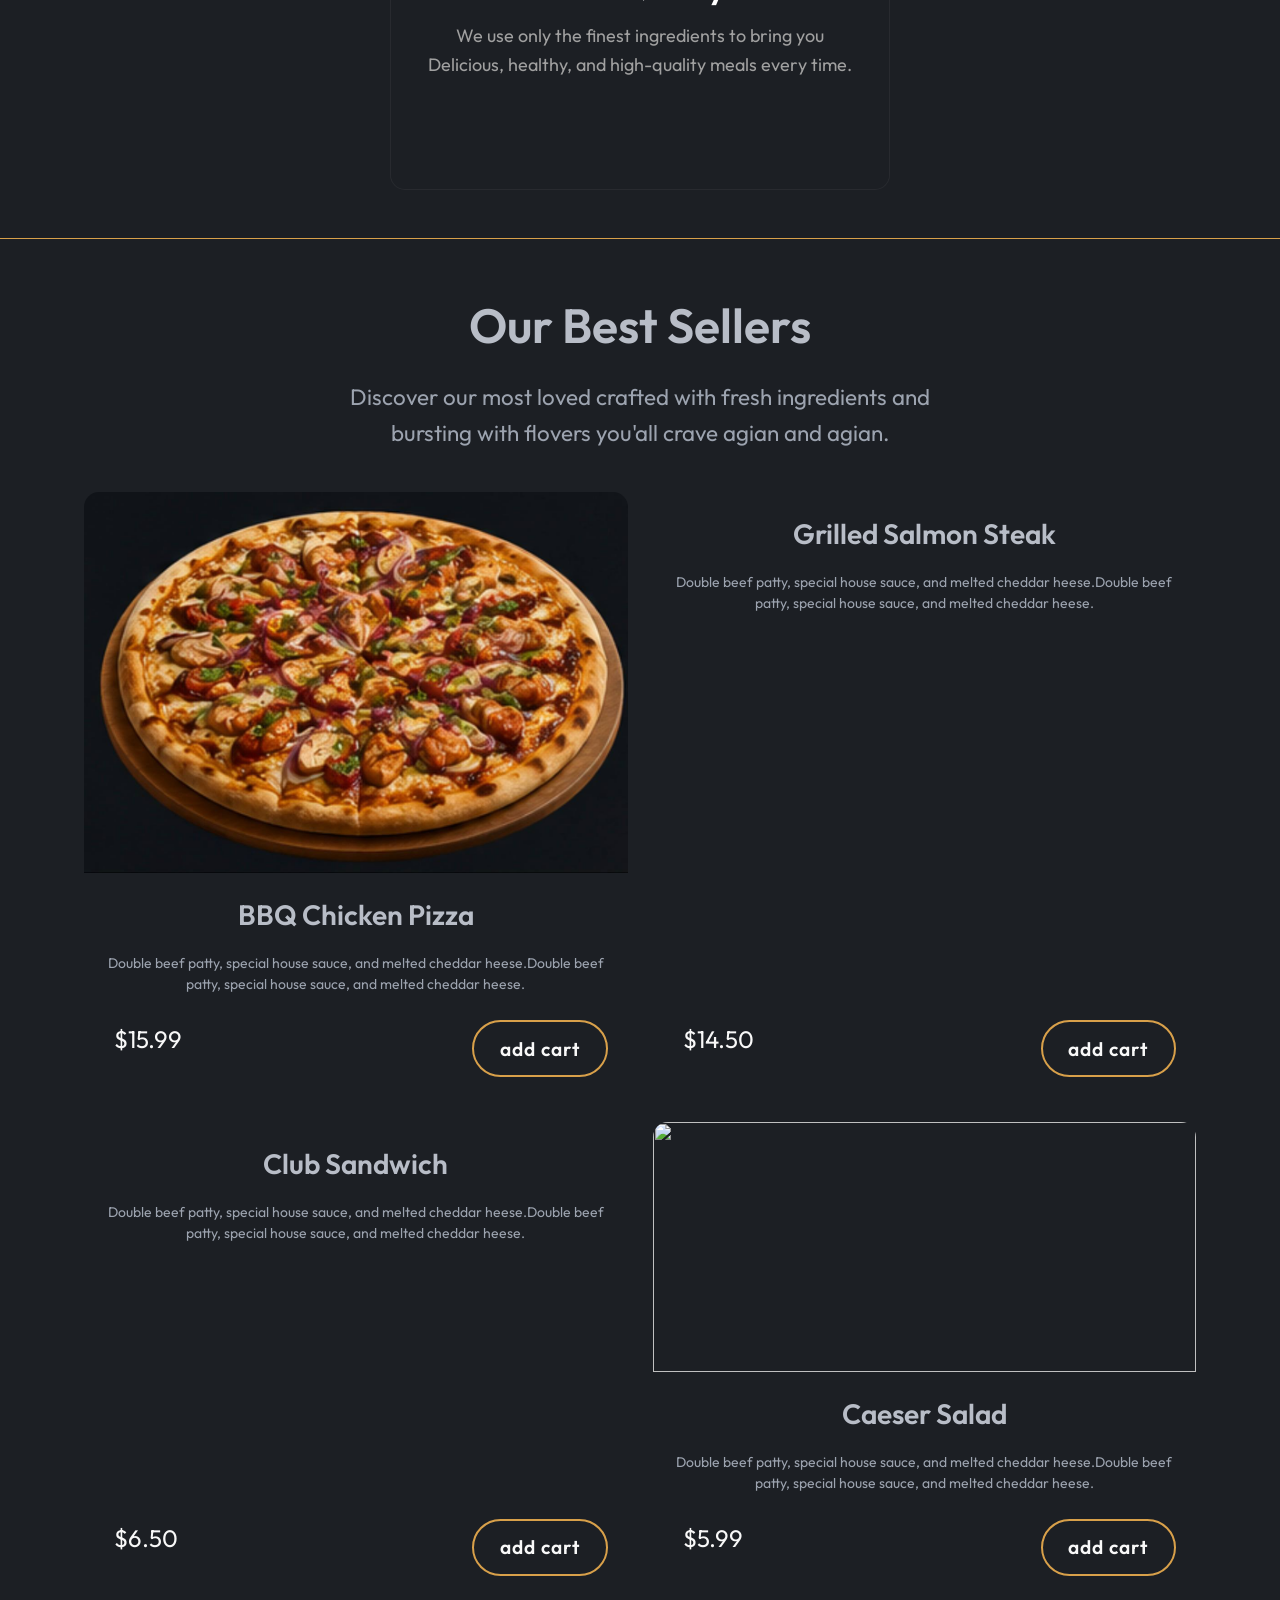
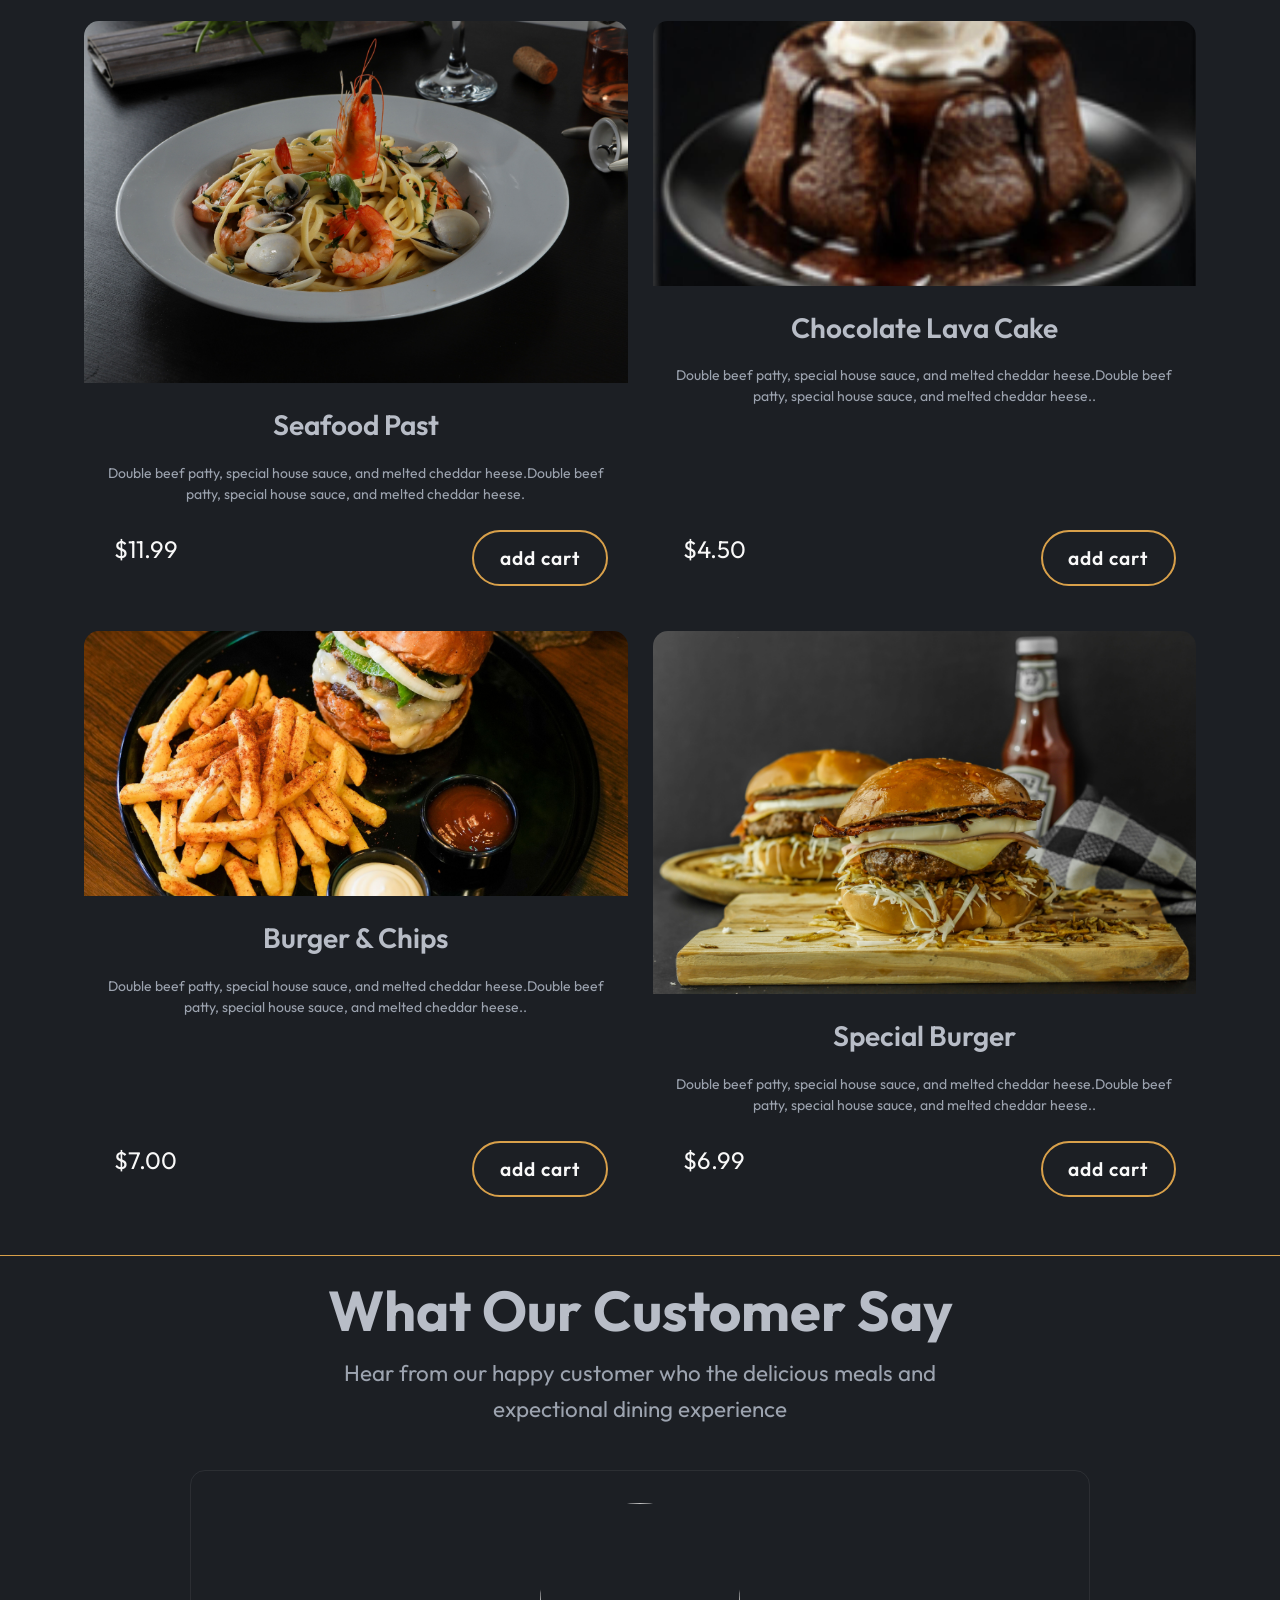
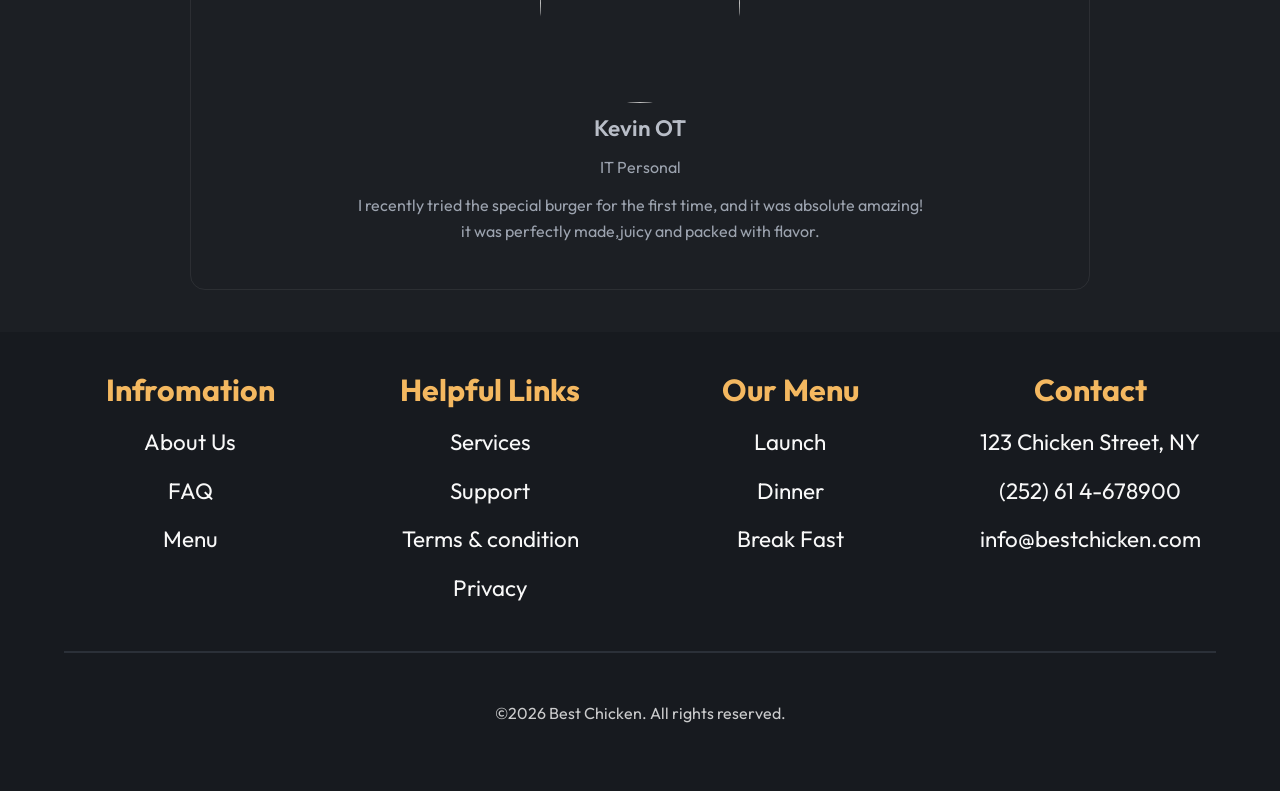
==== commit 1f08cd24: "add some css and html change" ====
--- a/index.html
+++ b/index.html
@@ -106,7 +106,7 @@
                     <p> Double beef patty, special house sauce, and melted cheddar heese.Double beef patty, special
                         house sauce, and melted cheddar heese.
                     </p>
-                    <div class="price"> <span>14.50$</span>
+                    <div class="price"> <span>$14.50</span>
                         <button class="fourth-btn"><a href="#"></a>add cart</a></button>
                     </div>
                 </div>
@@ -117,7 +117,7 @@
                     <h3>Club Sandwich</h3>
                     <p>Double beef patty, special house sauce, and melted cheddar heese.Double beef patty, special house
                         sauce, and melted cheddar heese.</p>
-                    <div class="price"> <span>6.50$</span>
+                    <div class="price"> <span>$6.50</span>
                         <button class="fourth-btn"><a href="#"></a>add cart</a></button>
                     </div>
                 </div>
@@ -128,7 +128,7 @@
                     <h3>Caeser Salad </h3>
                     <p>Double beef patty, special house sauce, and melted cheddar heese.Double beef patty, special house
                         sauce, and melted cheddar heese.</p>
-                    <div class="price"> <span>5.99$</span>
+                    <div class="price"> <span>$5.99</span>
                         <button class="fourth-btn"><a href="#"></a>add cart</a></button>
                     </div>
                 </div>
@@ -139,7 +139,7 @@
                     <h3>Seafood Past</h3>
                     <p>Double beef patty, special house sauce, and melted cheddar heese.Double beef patty, special house
                         sauce, and melted cheddar heese.</p>
-                    <div class="price"> <span>11.99$</span>
+                    <div class="price"> <span>$11.99</span>
                         <button class="fourth-btn">add cart</button>
                     </div>
                 </div>
@@ -172,7 +172,7 @@
                     <h3>Special Burger</h3>
                     <p>Double beef patty, special house sauce, and melted cheddar heese.Double beef patty, special house
                         sauce, and melted cheddar heese..</p>
-                    <div class="price"> <span>6.99$</span>
+                    <div class="price"> <span>$6.99</span>
                         <button class="fourth-btn"><a href="#"></a>add cart</a></button>
                     </div>
                 </div>
--- a/style.css
+++ b/style.css
@@ -42,7 +42,7 @@
     position: fixed;
     top: 0;
     width: 100%;
-    padding: 1.5rem 5%;
+    padding: 1.5rem 2%;
     background: rgba(0, 0, 0, 0.5);
     backdrop-filter: blur(10px);
     display: flex;
@@ -244,10 +244,9 @@
     color: #fff;
     margin-bottom: 40px;
     font-size: 32px;
-}
-
-
-/* Weelka isku haysa 3-da sanduuq si ay isugu garab istaagaan */
+
+}
+
 .about-container {
     display: flex;
     justify-content: center;
@@ -257,8 +256,6 @@
     flex-wrap: wrap;
     margin-bottom: 3rem;
 
-
-
 }
 
 .about-box {
@@ -299,7 +296,7 @@
 
 /* scorll */
 ::-webkit-scrollbar {
-    width: 10px;
+    width: 7px;
 }
 
 ::-webkit-scrollbar-thumb {
@@ -313,7 +310,6 @@
 /* sell section & menu*/
 .Best-sell {
     border-top: 1px solid var(--primary-color);
-
     padding: 3rem 5%;
     background-color: var(--bg-color);
 }
@@ -329,7 +325,6 @@
     text-align: center;
     margin-bottom: 2rem;
     color: var(--paragraph-color);
-
 }
 
 .sell-grid {
@@ -339,9 +334,6 @@
     max-width: 1900px;
     margin: 40px auto;
     padding: 0 20px;
-
-
-
 }
 
 .sell-card {
@@ -369,9 +361,6 @@
     display: grid;
     grid-template-rows: auto 1fr auto;
     gap: 15px;
-
-
-
 }
 
 .sell-card h3 {
@@ -379,7 +368,6 @@
     margin: 0;
     text-align: center;
     font-weight: 600;
-
 }
 
 .sell-card-content p {
@@ -436,7 +424,7 @@
     width: 100px;
     left: 47%;
     height: 3px;
-    background: var(--heading-color);
+    background: var(--primary-color);
 }
 
 /* sign up section */
@@ -461,23 +449,22 @@
     padding: 20px;
     width: 600px;
     margin-bottom: 1rem;
-
     border-radius: 15px;
     font-size: 1.4rem;
     outline: none;
     height: 60px;
     padding-left: 15px;
-    background-color: #1e1e1e;
-    border: 1px solid #333;
-
-    transition: all 0.3s ease;
-    color: var(--heading-color);
-
-}
-
-.input-content input:focus {
-    border-color: var(--primary-color);
-
+    background-color:transparent;
+    border: 2px solid #333;
+    transition: all 0.4s ease;
+    color: var(--heading-color);
+
+}
+
+
+
+.input-content input:hover{
+    border: 2px solid var(--primary-hover);
 }
 
 .input-content label {
@@ -532,11 +519,20 @@
 .customer-card {
     width: 900px;
     margin: 0 auto;
-    margin-top: 10px;
-    background-color: var(--card-color);
+    margin-top: 30px;
+    background-color: transparent;
+    transition: transform 0.3s ease;
     padding: 2rem;
     border-radius: 15px;
     text-align: center;
+    border: 1px solid rgba(255, 255, 255, 0.07);
+
+}
+
+.customer-card:hover {
+    transform: translateY(-5px);
+    background: rgba(255, 255, 255, 0.06);
+
 }
 
 .customer-card img {
@@ -634,6 +630,9 @@
 #about {
     padding: 7rem 4%;
     background-color: var(--bg-color);
+    max-width: 1900px;
+    align-items: center;
+    border-bottom: 2px solid var(--primary-color);
 }
 
 .contianer h2 {
@@ -654,15 +653,6 @@
     background: var(--primary-color);
 }
 
-.contianer h3::after {
-    content: "";
-    position: absolute;
-    bottom: -6px;
-    width: 100px;
-    left: 47%;
-    height: 3px;
-    background: var(--primary-color);
-}
 
 .about-text h3 {
     position: relative;
@@ -676,16 +666,90 @@
     text-align: center;
     color: var(--paragraph-color);
     margin-bottom: 1rem;
+    font-size: 1.7rem;
 }
 
 .about-text ul {
-    display: flex;
-    flex-direction: column;
+    display: grid;
+    grid-template-columns: repeat(2, minmax(320px, 1fr));
     justify-content: center;
-    margin: auto 45rem;
+    padding: 40px 30px;
     font-size: 1.3rem;
     margin-bottom: 1rem;
-    list-style: decimal;
+    list-style: none;
+    gap: 2rem;
+    border-radius: 15px;
+
+
+}
+
+.about-text li {
+    background: transparent;
+    border: 1px solid rgba(255, 255, 255, 0.05);
+    padding: 2rem;
+    border-radius: 15px;
+    font-size: 1.8rem;
+    transition: 0.3s ease;
+
+}
+
+.about-text li:hover {
+    transform: translateY(-5px);
+    background: rgba(255, 255, 255, 0.06);
+}
+
+/* team section */
+
+.team-contianer {
+    display: grid;
+    grid-template-columns: repeat(2, 1fr);
+    gap: 30px;
+    max-width: 1000px;
+    margin: 0 auto;
+
+
+}
+
+.team-section h1 {
+    text-align: center;
+    margin-bottom: 2rem;
+    margin-top: 1rem;
+
+}
+
+.team-box {
+    border: 1px solid rgba(255, 255, 255, 0.05);
+    background-color: var(--card-color);
+    padding: 30px;
+    border-radius: 15px;
+    text-align: center;
+    width: 500px;
+    transition: transform 0.3s ease;
+    background: transparent;
+    margin-bottom: 2rem;
+}
+
+.team-box:hover {
+    transform: translateY(-5px);
+    background: rgba(255, 255, 255, 0.06);
+}
+
+.team-box h2 {
+    font-size: 1.9rem;
+}
+
+.team-img img {
+    width: 120px;
+    height: 120px;
+    object-fit: cover;
+    margin-bottom: 1rem;
+    border-radius: 50%;
+}
+
+.team-box .leader {
+    color: var(--primary-color);
+    font-weight: 400;
+
 }
 
 /* contact */
@@ -720,7 +784,7 @@
     margin: 10px 0;
 }
 
-/* Foomka Contact-ka */
+/* Form Contact */
 .contact-form form {
     display: flex;
     flex-direction: column;
@@ -768,8 +832,11 @@
 }
 
 .faq-wrapper {
-    max-width: 900px;
+    display: grid;
+    grid-template-columns: repeat(2, minmax(200px, 1fr));
+    max-width: 1400px;
     margin: 0 auto;
+    column-gap: 1.4rem;
 }
 
 .faq-item {
@@ -777,25 +844,24 @@
     padding: 30px;
     margin-bottom: 2rem;
     border-radius: 8px;
-    border-left: 5px solid #ffaa00;
-    border-right: 5px solid #ffaa00;
+    border: 2px solid var(--primary-color);
     transition: all 0.3s ease;
 
 }
 
 .faq-item:hover {
     transform: translateY(-5px);
-    box-shadow: 0 0 10px var(--primary-color);
+    box-shadow: 0 0 15px var(--primary-color);
 }
 
 .faq-question {
     margin: 0 0 10px 0;
-    font-size: 1.1rem;
+    font-size: 1.5rem;
     color: #fff;
 }
 
 .faq-answer {
     margin: 0;
     color: #b3b3b3;
-}
-
+    font-size: 1.2rem;
+}
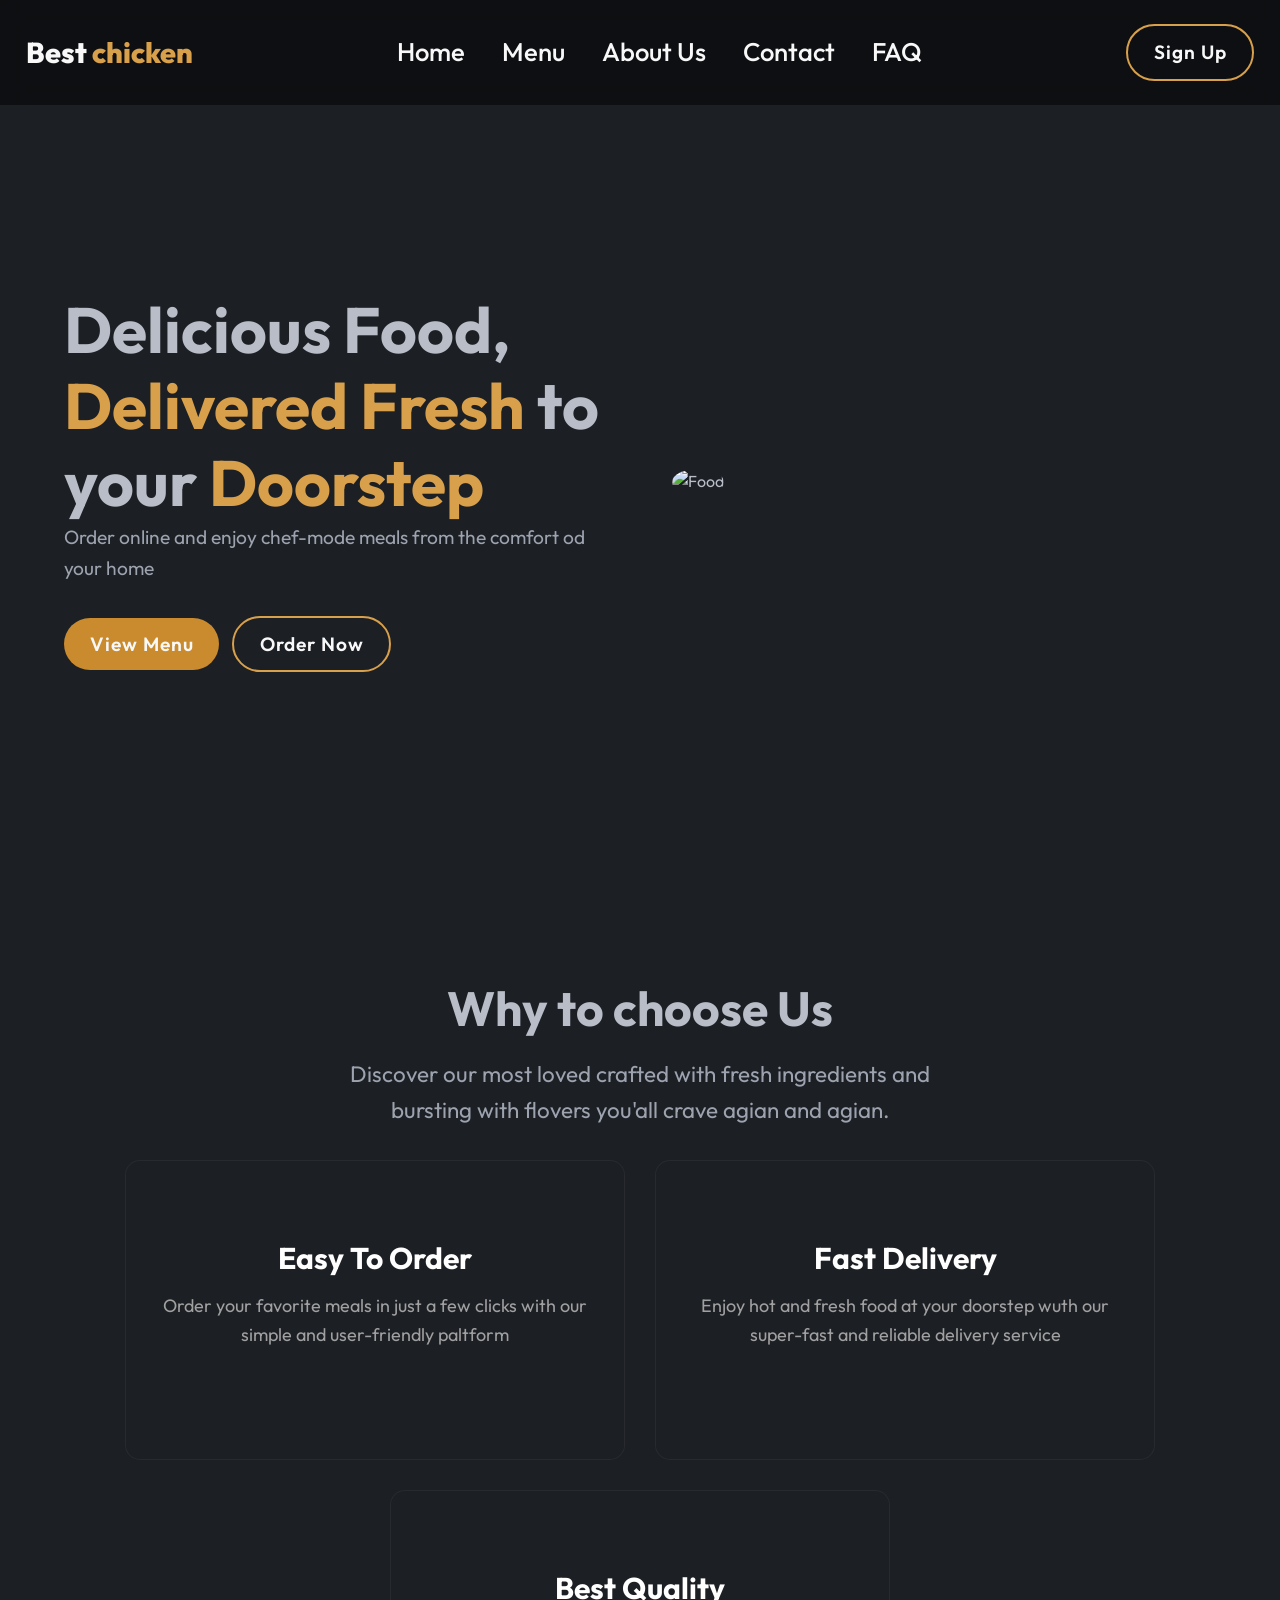
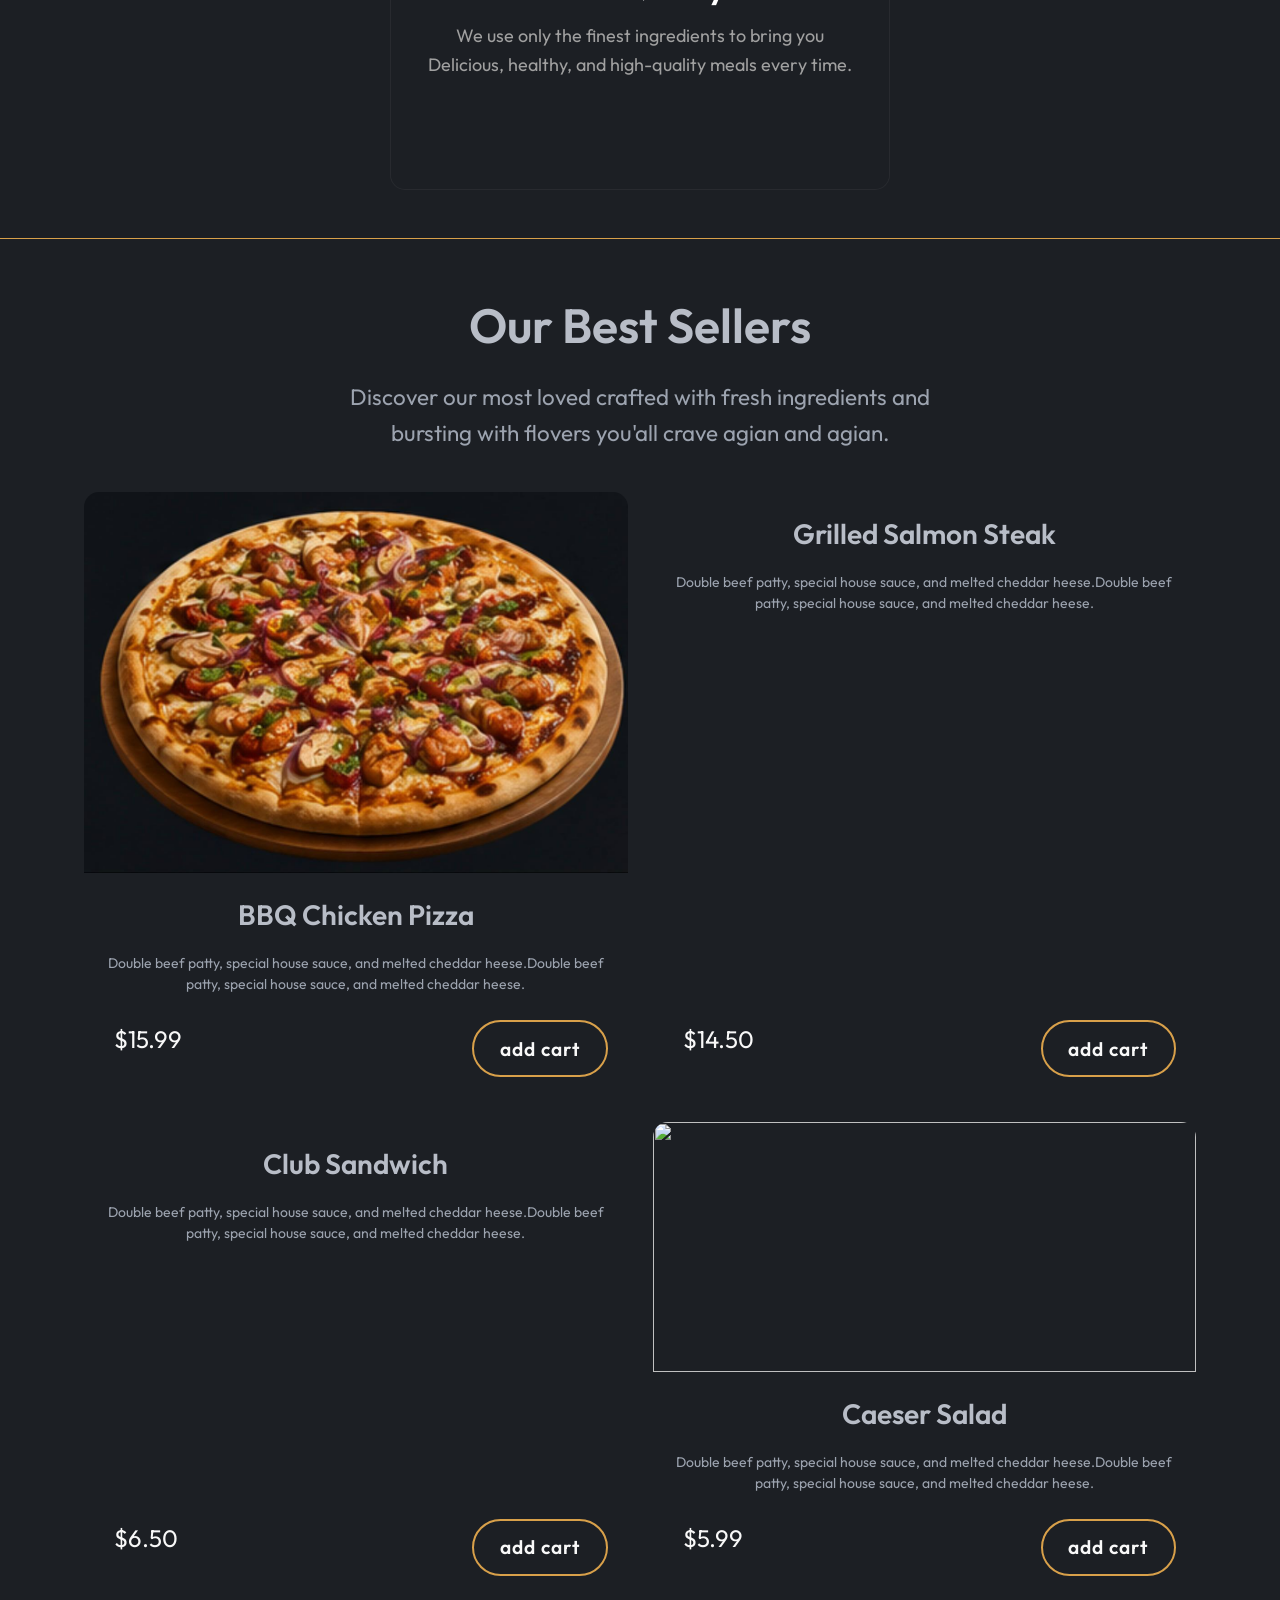
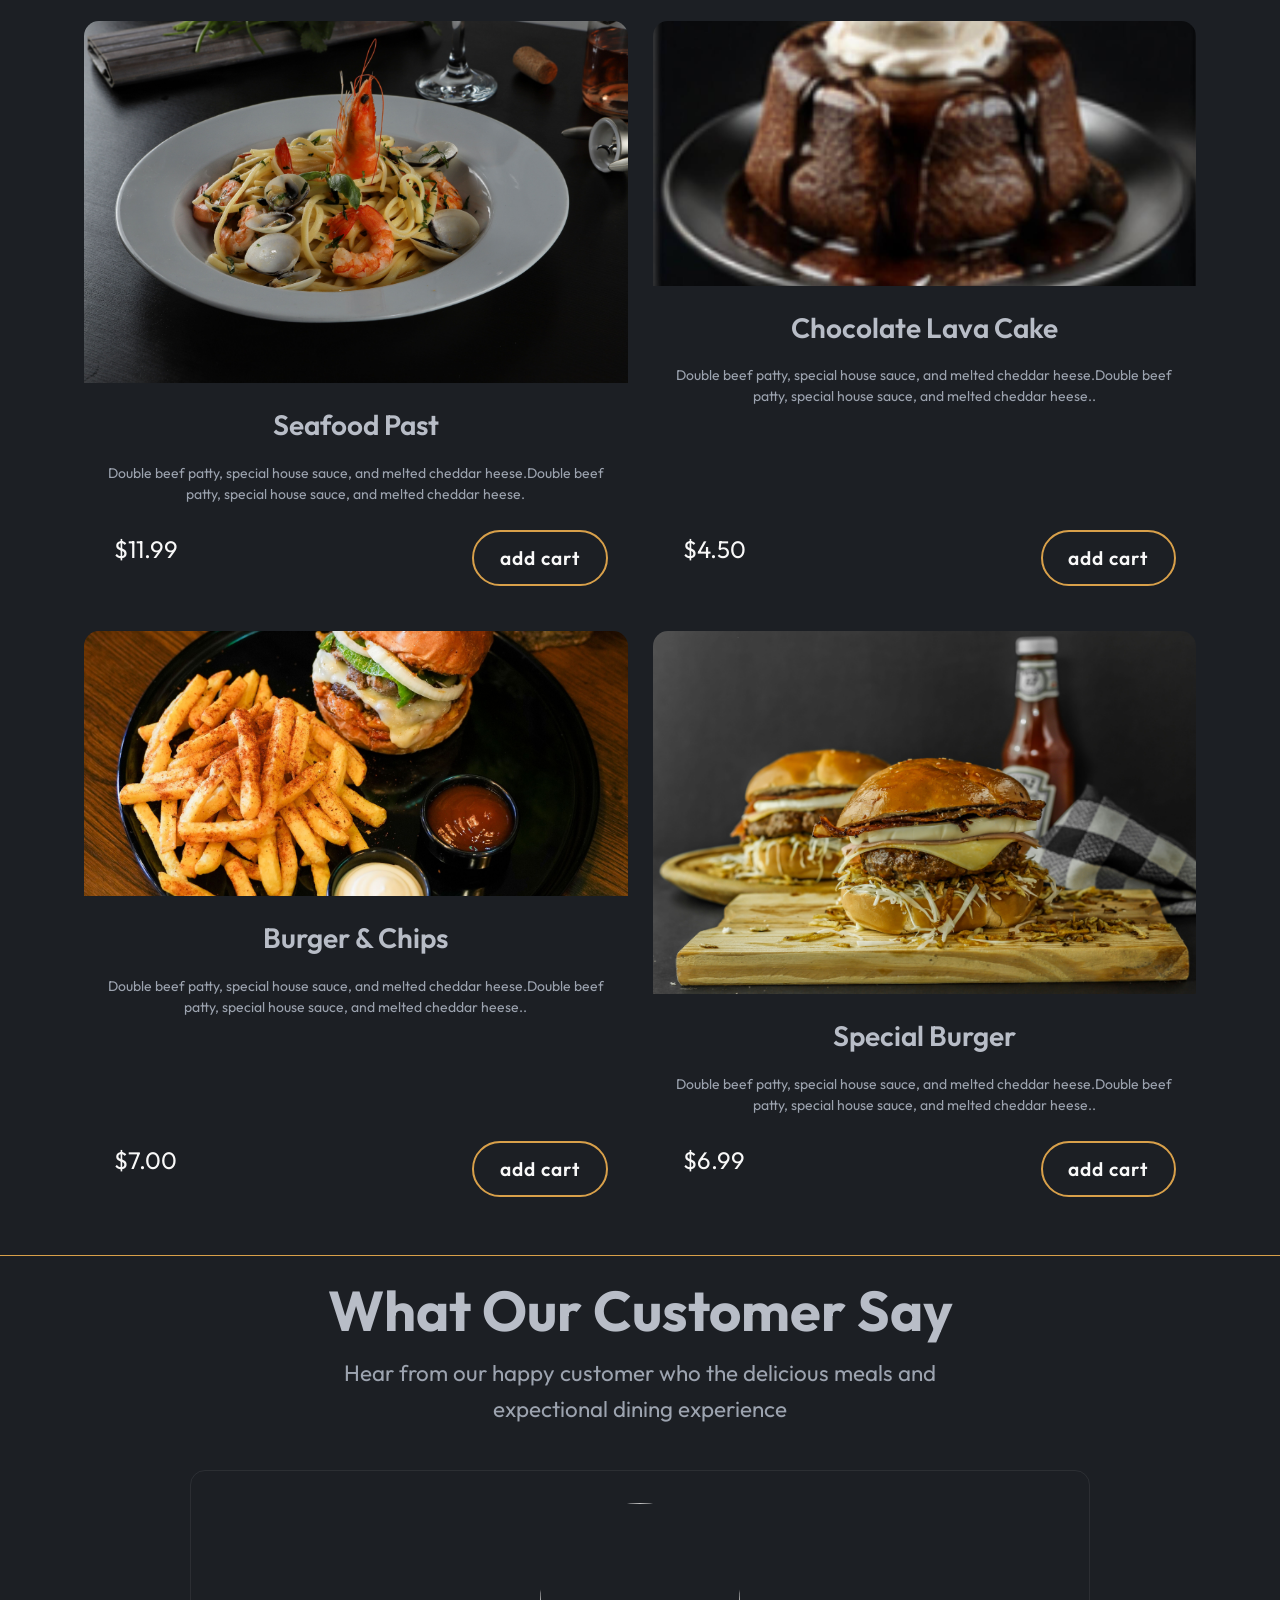
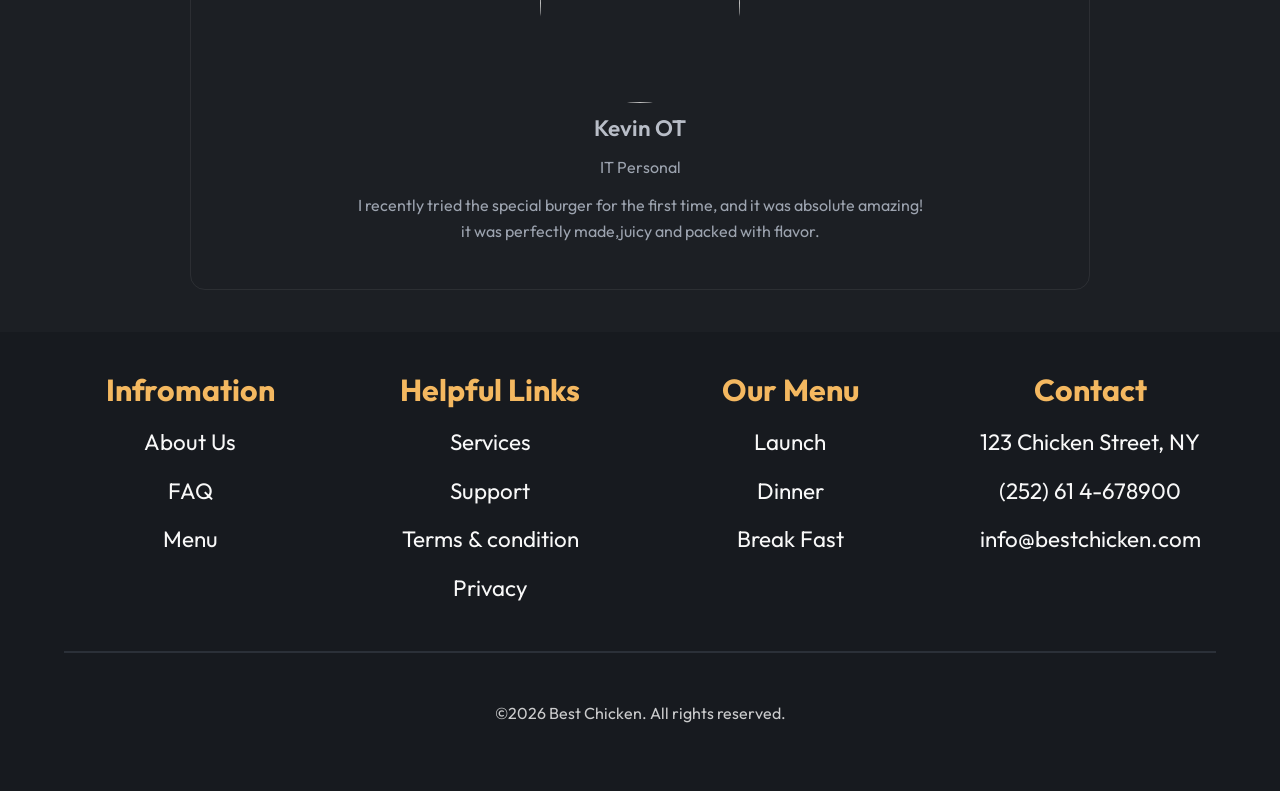
==== commit 5361f009: "change footer" ====
--- a/index.html
+++ b/index.html
@@ -213,9 +213,9 @@
             <div class="footer-col">
                 <h3>Infromation</h3>
                 <ul>
-                    <li><a href="#">About Us</a></li>
-                    <li><a href="#">FAQ</a></li>
-                    <li><a href="#">Menu</a></li>
+                    <li><a href="about.html">About Us</a></li>
+                    <li><a href="faq.html">FAQ</a></li>
+                    <li><a href="Menu.html">Menu</a></li>
                 </ul>
             </div>
             <div class="footer-col">
--- a/style.css
+++ b/style.css
@@ -53,14 +53,13 @@
 }
 
 .logo {
-    font-family: 'playfair display', serif;
     font-size: 1.8rem;
     font-weight: 800;
     color: var(--heading-color);
 
 }
 
-.logo span {
+.logo span { 
     color: var(--primary-color);
 }
 
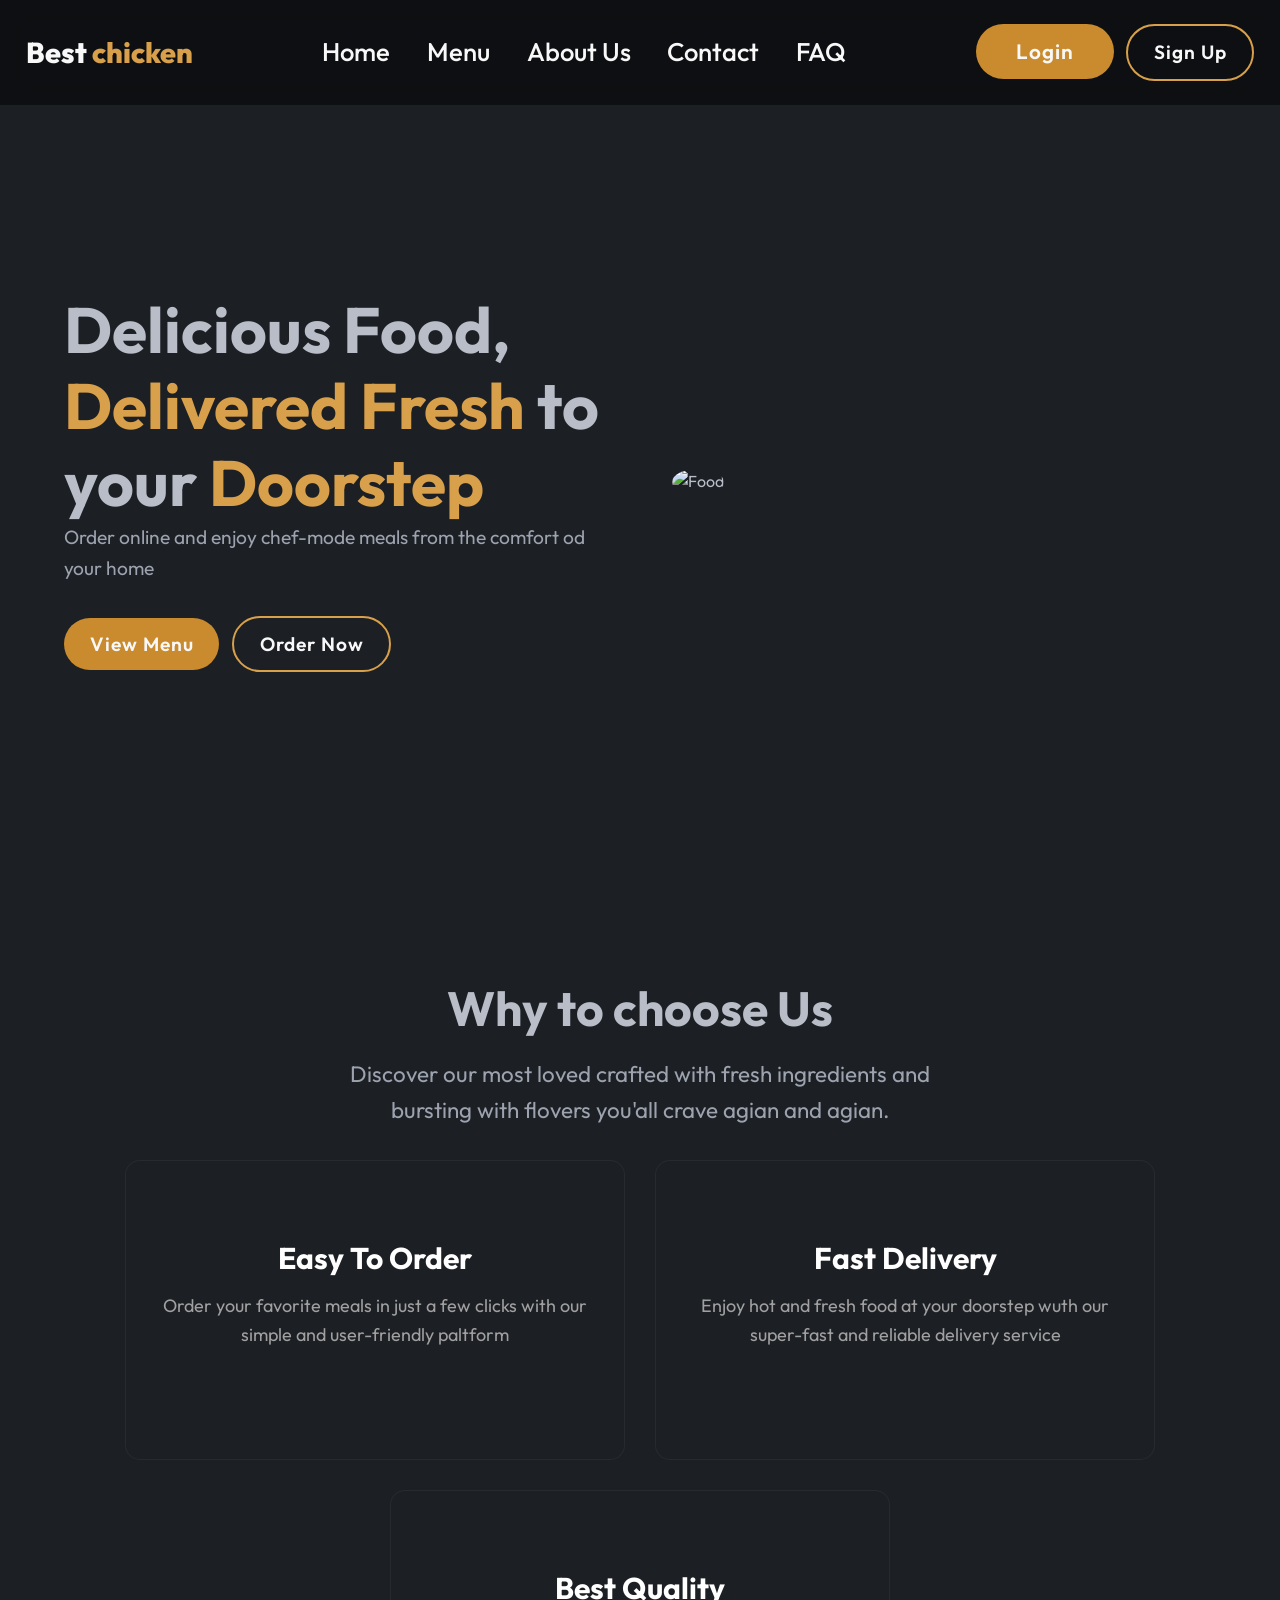
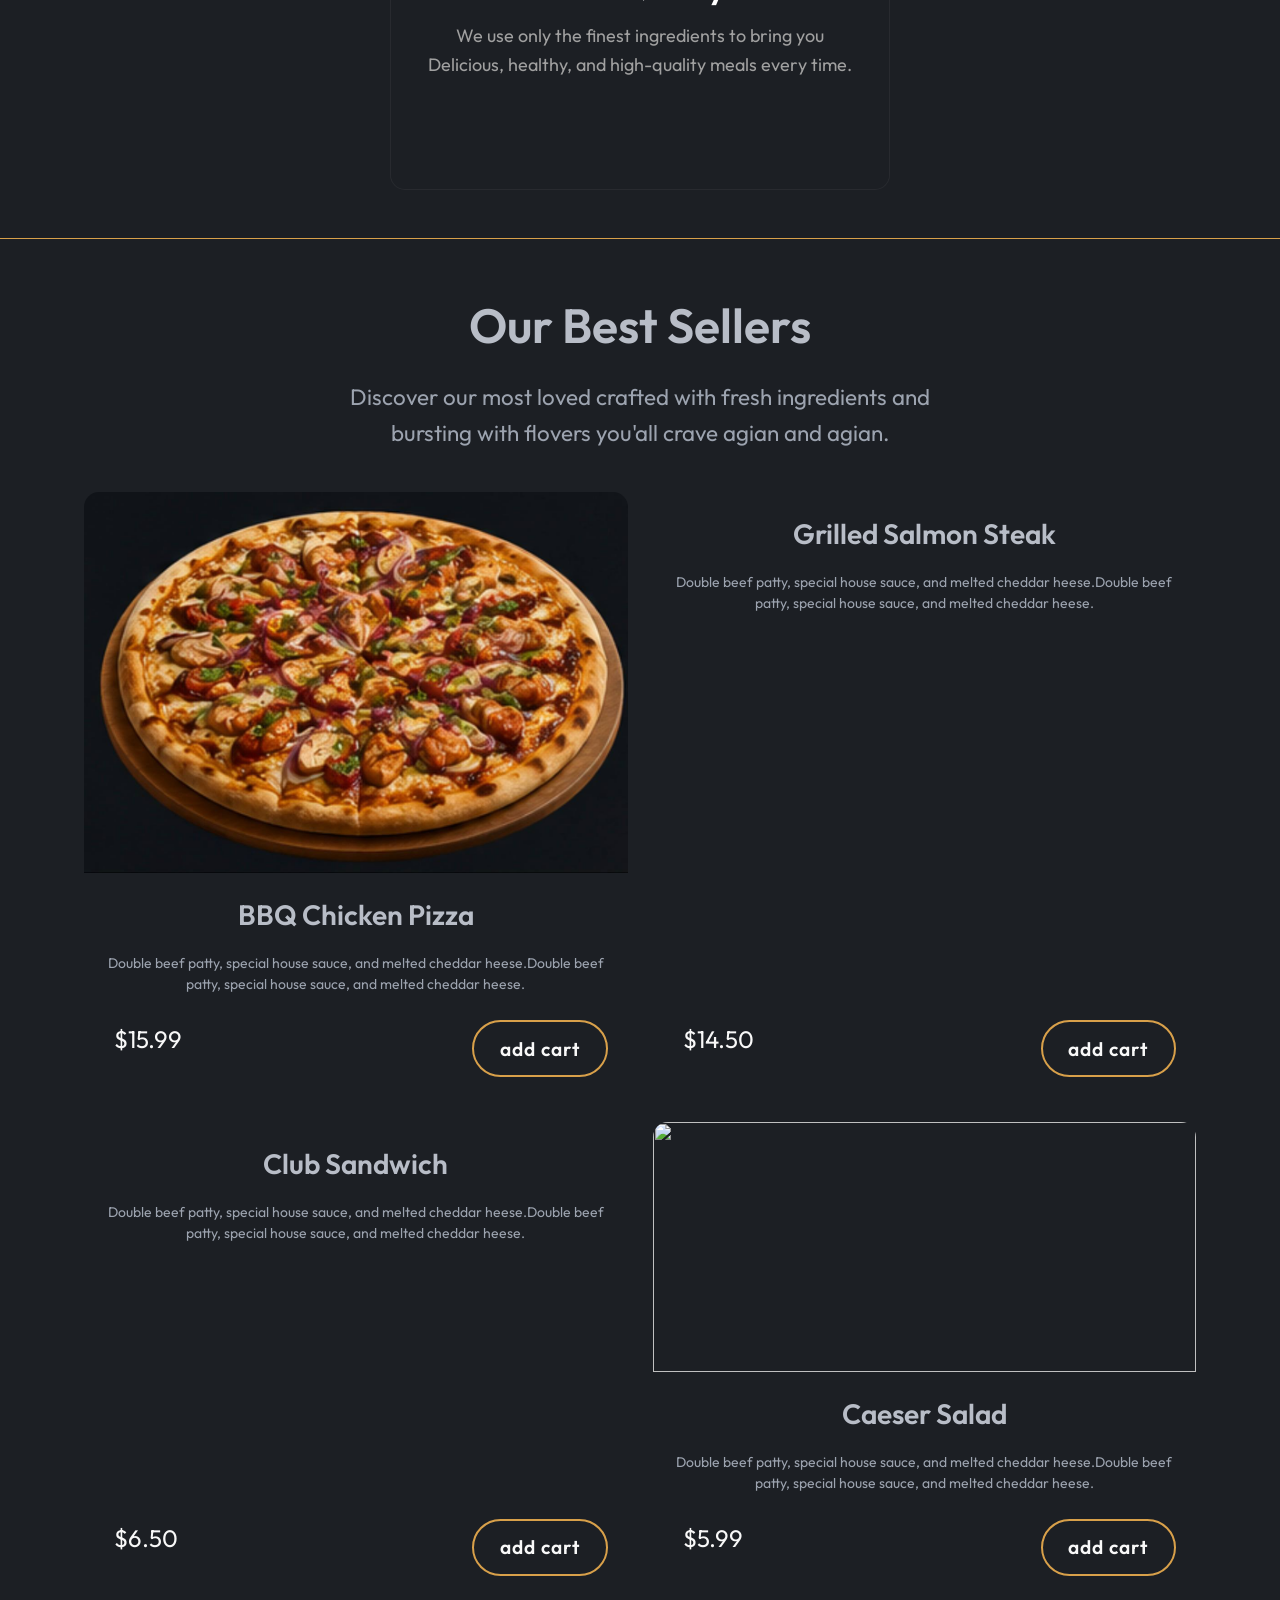
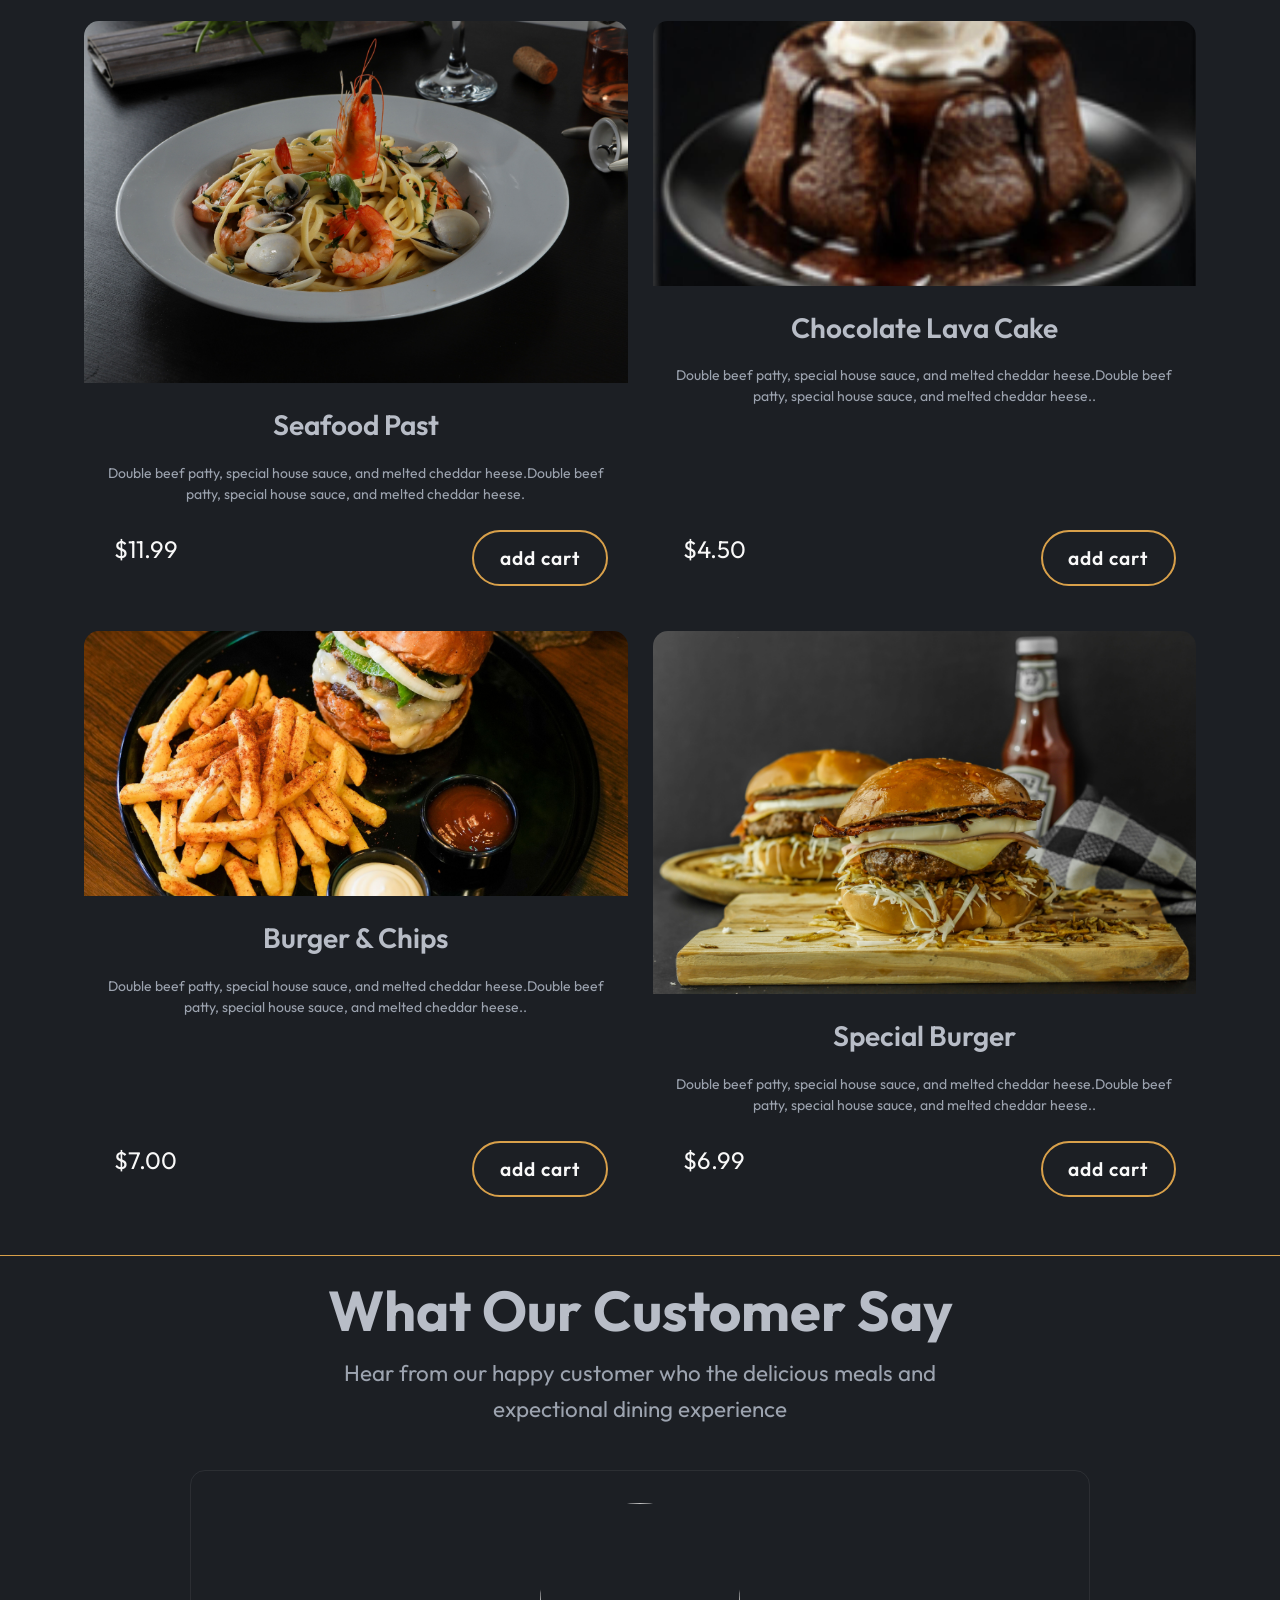
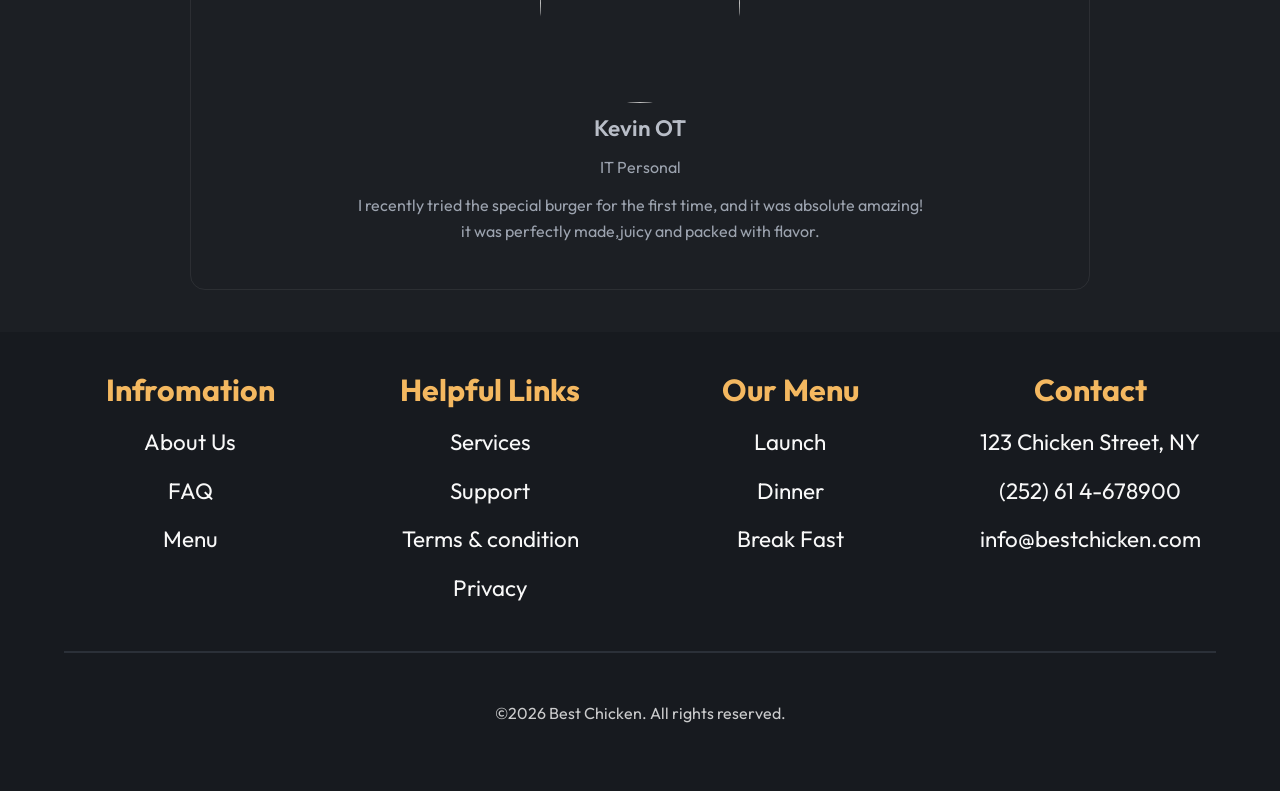
==== commit ac24192c: "change and add button" ====
--- a/index.html
+++ b/index.html
@@ -28,7 +28,9 @@
             <a href="faq.html">FAQ</a>
         </nav>
         <div>
-            <button class="first-btn"><a href="sign-up.html">Sign Up</a></button>
+            <button class="first-btn-primary"><a href="#">Login</a></button>
+            <button class="first-btn"><a href="#">Sign Up</a></button>
+
         </div>
         </div>
     </header>
--- a/style.css
+++ b/style.css
@@ -159,7 +159,7 @@
     border-radius: 38px;
     border: none;
     cursor: pointer;
-    transition: transform 0.3;
+    transition: transform 0.3s ease;
     background: transparent;
     border: 2px solid var(--primary-color);
 
@@ -168,7 +168,7 @@
 
 .third-btn:hover {
     background-color: var(--button-hover);
-    transform: translateY(-2px);
+    transform: translateY(-3px);
     background-color: var(--button-hover);
 
 }
@@ -181,14 +181,24 @@
     border-radius: 38px;
     border: none;
     cursor: pointer;
-    transition: transform 0.3;
+    transition: transform 0.3s ease;
     background: transparent;
     border: 2px solid var(--primary-color);
 }
 
 .first-btn:hover {
-    transform: translateY(-2px);
+    transform: translateY(-3px);
     background-color: var(--button-hover);
+}
+.first-btn-primary{
+    padding: 0.9rem 40px ;
+    margin-right: 0.6rem;
+    font-size: 1.3rem;
+    transition: 0.3s ease;
+}
+.first-btn-primary:hover{
+    background-color: var(--button-hover);
+    transform: translateY(-3px);
 }
 
 .sec-btn {
@@ -199,12 +209,12 @@
     border-radius: 38px;
     border: none;
     cursor: pointer;
-    transition: transform 0.3;
+    transition: transform 0.3s ease;
 
 }
 
 .sec-btn:hover {
-    transform: translateY(-2px);
+    transform: translateY(-3px);
     background-color: var(--button-hover);
 }
 
@@ -460,8 +470,6 @@
 
 }
 
-
-
 .input-content input:hover{
     border: 2px solid var(--primary-hover);
 }
